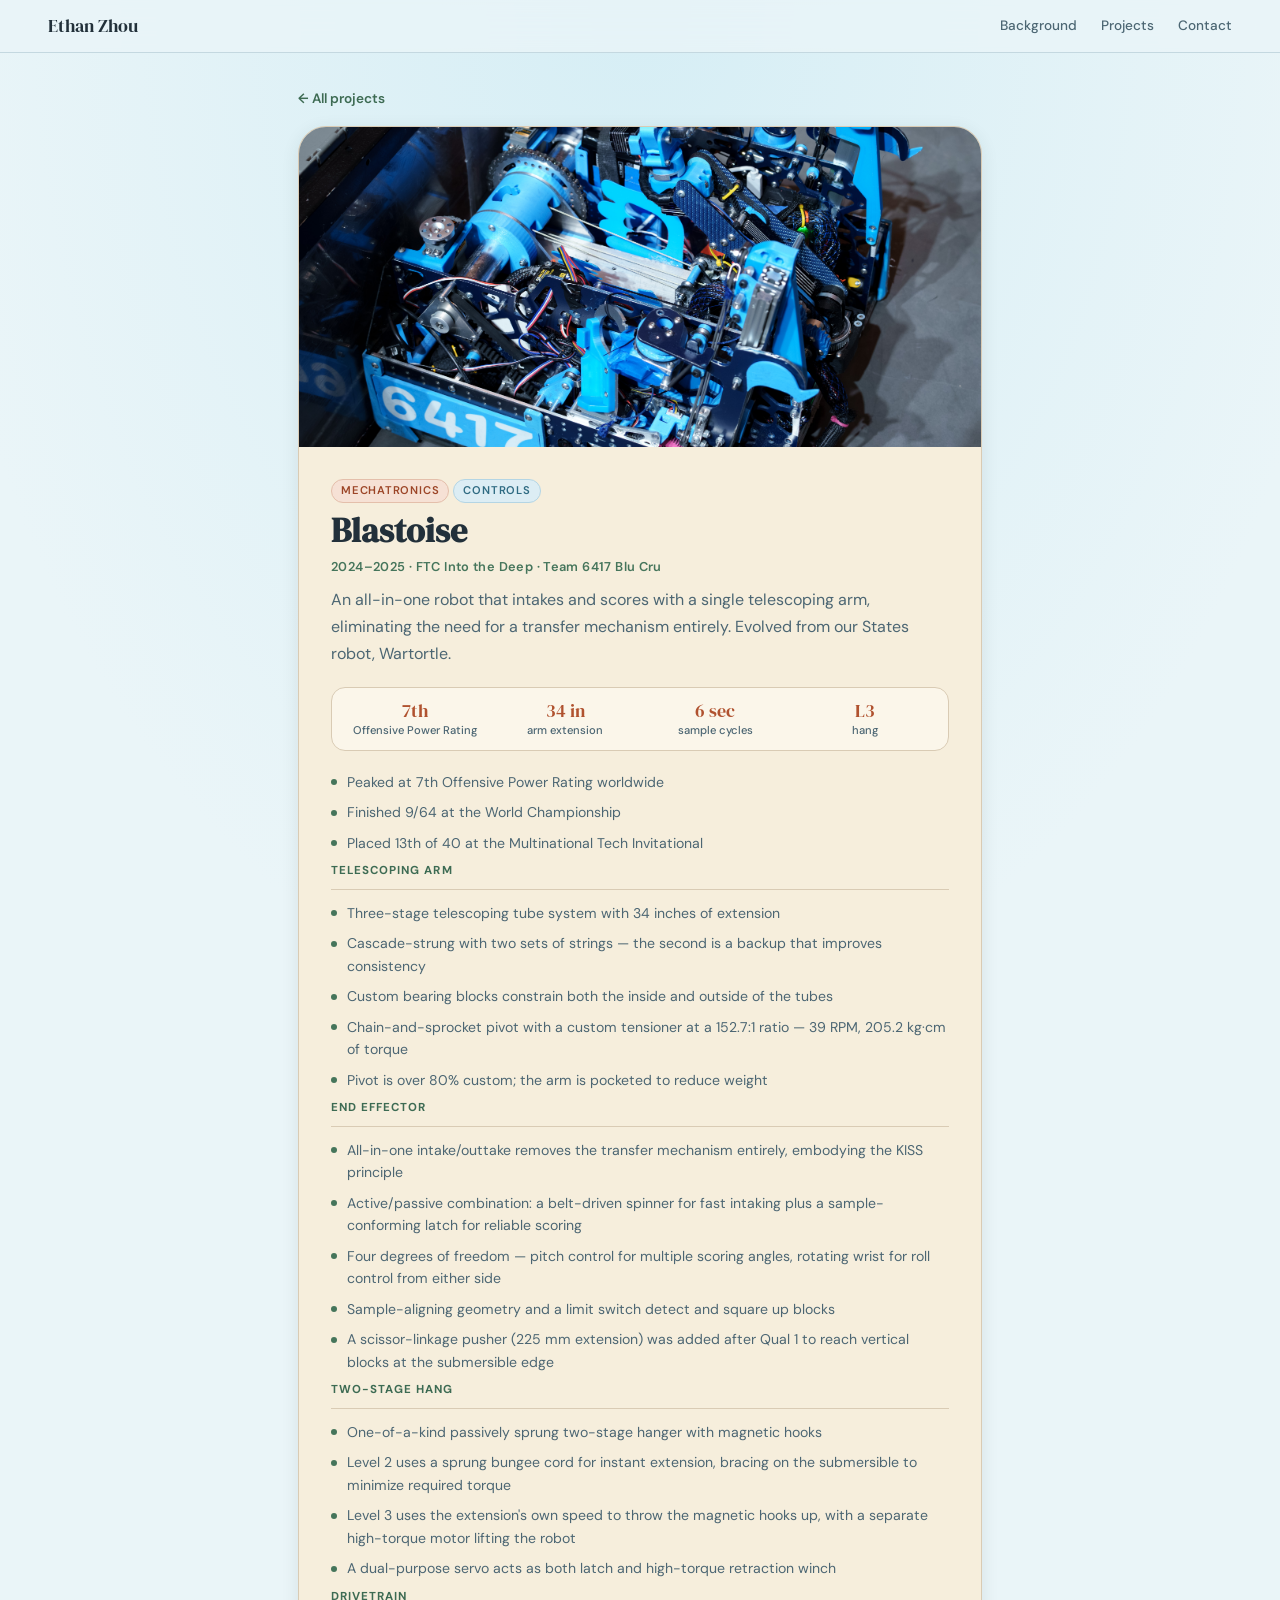
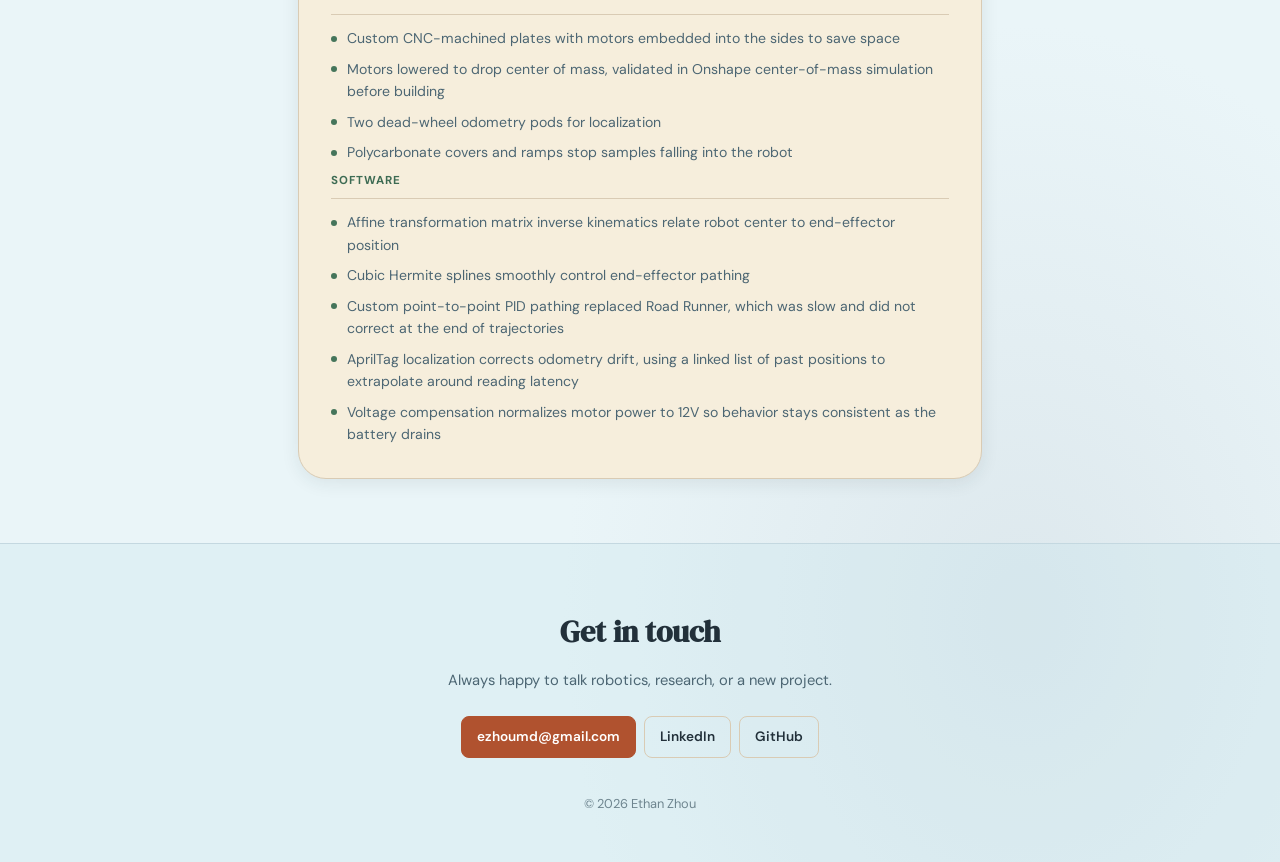
==== blastoise/index.html @ 204c0eca "Give each project its own URL; restyle awards and publications Projects - Project data moves to proj" ====
<!DOCTYPE html>
<html lang="en">
<head>
  <meta charset="UTF-8" />
  <meta name="viewport" content="width=device-width, initial-scale=1.0" />
  <title>Blastoise &middot; Ethan Zhou</title>
  <meta name="description" content="All-in-one robot that intakes and scores with a single 34-inch telescoping arm, eliminating the transfer mechanism entirely." />

  <meta property="og:type" content="article" />
  <meta property="og:title" content="Blastoise &middot; Ethan Zhou" />
  <meta property="og:description" content="All-in-one robot that intakes and scores with a single 34-inch telescoping arm, eliminating the transfer mechanism entirely." />
  <meta property="og:image" content="../images/BLASTOISE_MTI.jpg" />
  <meta name="twitter:card" content="summary_large_image" />

  <link rel="icon" href="data:image/svg+xml,%3Csvg xmlns='http://www.w3.org/2000/svg' viewBox='0 0 64 64'%3E%3Crect width='64' height='64' rx='14' fill='%23B0522F'/%3E%3Ctext x='32' y='44' font-family='Georgia,serif' font-size='34' font-weight='bold' fill='%23F6EEDC' text-anchor='middle'%3EEZ%3C/text%3E%3C/svg%3E" />
  <link rel="preconnect" href="https://fonts.googleapis.com" />
  <link rel="preconnect" href="https://fonts.gstatic.com" crossorigin />
  <link href="https://fonts.googleapis.com/css2?family=DM+Serif+Display:ital@0;1&family=DM+Sans:ital,opsz,wght@0,9..40,300;0,9..40,400;0,9..40,500;0,9..40,600;1,9..40,300&display=swap" rel="stylesheet" />
  <link rel="stylesheet" href="../style.css?v=21" />
</head>
<body>

  <header class="site-header">
    <a class="header-name" href="../">Ethan Zhou</a>
    <nav class="header-nav" aria-label="Page sections">
      <a href="../#background">Background</a>
      <a href="../#projects">Projects</a>
      <a href="../#contact">Contact</a>
    </nav>
  </header>

  <main class="project-page">
    <a class="project-back" href="../#projects">&larr; All projects</a>

    <article class="project-article">
      <div class="project-hero-media">
        <img src="../images/BLASTOISE_MTI.jpg" alt="Blastoise">
      </div>

      <div class="project-body">
        <div class="modal-tags">
          <span class="tag tag--mechatronics">Mechatronics</span>
          <span class="tag tag--controls">Controls</span>
        </div>

        <h1 class="project-title">Blastoise</h1>
        <p class="modal-meta">2024–2025 · FTC Into the Deep · Team 6417 Blu Cru</p>
        <p class="modal-summary">An all-in-one robot that intakes and scores with a single telescoping arm, eliminating the need for a transfer mechanism entirely. Evolved from our States robot, Wartortle.</p>

        <div class="modal-stats">
          <div class="mstat">
            <span class="mstat-value">7th</span>
            <span class="mstat-label">Offensive Power Rating</span>
          </div>
          <div class="mstat">
            <span class="mstat-value">34 in</span>
            <span class="mstat-label">arm extension</span>
          </div>
          <div class="mstat">
            <span class="mstat-value">6 sec</span>
            <span class="mstat-label">sample cycles</span>
          </div>
          <div class="mstat">
            <span class="mstat-value">L3</span>
            <span class="mstat-label">hang</span>
          </div>
        </div>
        <ul class="modal-points">
          <li>Peaked at 7th Offensive Power Rating worldwide</li>
          <li>Finished 9/64 at the World Championship</li>
          <li>Placed 13th of 40 at the Multinational Tech Invitational</li>
        </ul>
        <section class="modal-section">
          <h2 class="modal-section-heading">Telescoping Arm</h2>
          <ul class="modal-points">
            <li>Three-stage telescoping tube system with 34 inches of extension</li>
            <li>Cascade-strung with two sets of strings — the second is a backup that improves consistency</li>
            <li>Custom bearing blocks constrain both the inside and outside of the tubes</li>
            <li>Chain-and-sprocket pivot with a custom tensioner at a 152.7:1 ratio — 39 RPM, 205.2 kg·cm of torque</li>
            <li>Pivot is over 80% custom; the arm is pocketed to reduce weight</li>
          </ul>
        </section>

        <section class="modal-section">
          <h2 class="modal-section-heading">End Effector</h2>
          <ul class="modal-points">
            <li>All-in-one intake/outtake removes the transfer mechanism entirely, embodying the KISS principle</li>
            <li>Active/passive combination: a belt-driven spinner for fast intaking plus a sample-conforming latch for reliable scoring</li>
            <li>Four degrees of freedom — pitch control for multiple scoring angles, rotating wrist for roll control from either side</li>
            <li>Sample-aligning geometry and a limit switch detect and square up blocks</li>
            <li>A scissor-linkage pusher (225 mm extension) was added after Qual 1 to reach vertical blocks at the submersible edge</li>
          </ul>
        </section>

        <section class="modal-section">
          <h2 class="modal-section-heading">Two-Stage Hang</h2>
          <ul class="modal-points">
            <li>One-of-a-kind passively sprung two-stage hanger with magnetic hooks</li>
            <li>Level 2 uses a sprung bungee cord for instant extension, bracing on the submersible to minimize required torque</li>
            <li>Level 3 uses the extension's own speed to throw the magnetic hooks up, with a separate high-torque motor lifting the robot</li>
            <li>A dual-purpose servo acts as both latch and high-torque retraction winch</li>
          </ul>
        </section>

        <section class="modal-section">
          <h2 class="modal-section-heading">Drivetrain</h2>
          <ul class="modal-points">
            <li>Custom CNC-machined plates with motors embedded into the sides to save space</li>
            <li>Motors lowered to drop center of mass, validated in Onshape center-of-mass simulation before building</li>
            <li>Two dead-wheel odometry pods for localization</li>
            <li>Polycarbonate covers and ramps stop samples falling into the robot</li>
          </ul>
        </section>

        <section class="modal-section">
          <h2 class="modal-section-heading">Software</h2>
          <ul class="modal-points">
            <li>Affine transformation matrix inverse kinematics relate robot center to end-effector position</li>
            <li>Cubic Hermite splines smoothly control end-effector pathing</li>
            <li>Custom point-to-point PID pathing replaced Road Runner, which was slow and did not correct at the end of trajectories</li>
            <li>AprilTag localization corrects odometry drift, using a linked list of past positions to extrapolate around reading latency</li>
            <li>Voltage compensation normalizes motor power to 12V so behavior stays consistent as the battery drains</li>
          </ul>
        </section>
      </div>
    </article>
  </main>

  <footer class="site-footer" id="contact">
    <div class="footer-inner">
      <h2 class="footer-heading">Get in touch</h2>
      <p class="footer-note">Always happy to talk robotics, research, or a new project.</p>
      <div class="footer-links">
        <a href="mailto:ezhoumd@gmail.com" class="btn btn-primary">ezhoumd@gmail.com</a>
        <a href="https://www.linkedin.com/in/ezhoumd/" target="_blank" rel="noopener" class="btn btn-outline">LinkedIn</a>
        <a href="https://github.com/ezhoumd" target="_blank" rel="noopener" class="btn btn-outline">GitHub</a>
      </div>
      <p class="footer-copy">&copy; <span id="year"></span> Ethan Zhou</p>
    </div>
  </footer>

  <script>document.getElementById('year').textContent = new Date().getFullYear();</script>
</body>
</html>
---- style.css ----
/* ================================================================
   PERSONAL PORTFOLIO — style.css
   
   Design tokens, then component styles in page order:
   1. Reset & base
   2. Tokens (colors, type, space)
   3. Utility
   4. Header
   5. Hero (intro rectangle + stacked featured)
   6. Credentials row
   7. Skills block
   8. Projects section
   9. Footer
   10. Responsive
================================================================ */


/* ================================================================
   1. RESET & BASE
================================================================ */
*, *::before, *::after {
  box-sizing: border-box;
  margin: 0;
  padding: 0;
}

html {
  font-size: 16px;
  scroll-behavior: smooth;
  -webkit-font-smoothing: antialiased;
  -moz-osx-font-smoothing: grayscale;
}

body {
  font-family: var(--font-sans);
  /* Soft radial gradient: slightly richer blue at center-top, fading to a cooler edge */
  background-color: var(--page);
  background-image:
    radial-gradient(ellipse 80% 60% at 50% 0%, #D6EEF5 0%, transparent 70%),
    radial-gradient(ellipse 60% 40% at 80% 90%, #DDE8ED 0%, transparent 60%);
  color: var(--text);
  line-height: 1.6;
  min-height: 100vh;
}

img {
  display: block;
  max-width: 100%;
}

ul {
  list-style: none;
}

a {
  color: inherit;
  text-decoration: none;
}


/* ================================================================
   2. DESIGN TOKENS
================================================================ */
:root {
  /* --- Palette --- */
  --page:        #EAF5F8;   /* light sky-blue page background */
  --card:        #F6EEDC;   /* warm cream cards */
  --card-soft:   #FBF6EA;   /* softer cream — hover / inner surfaces */
  --border:      #D9CBB4;   /* muted warm border */
  --border-blue: #C4D8E0;   /* muted blue-gray border for page-level dividers */

  /* Text — deepened so body copy clears WCAG AA on both page and card */
  --text:        #22303A;   /* primary text — 12.2:1 on page */
  --muted:       #4C6673;   /* secondary text — 5.5:1 on page, 5.3:1 on card */
  --muted-light: #6E858F;   /* labels, placeholders — 3.5:1 */

  /* Sage — accents. `sage` is for fills, `sage-dark` for text on pale fills. */
  --sage:        #45755B;   /* fill (white text passes at 5.3:1) */
  --sage-pale:   #E4F0E9;   /* pale fill behind sage text */
  --sage-dark:   #3D6B53;   /* text on sage-pale — 5.2:1 */

  /* Clay — primary buttons and badges */
  --clay:        #B0522F;   /* fill (white text passes at 5.1:1) */
  --clay-dark:   #90411F;   /* hover */
  --clay-pale:   #F6E1D5;   /* pale fill behind clay text */
  --clay-text:   #9C4527;   /* text on clay-pale — 5.1:1 */

  /* Sky — secondary accent */
  --sky:         #7FB4C8;
  --sky-pale:    #DCEDF4;   /* pale fill behind sky text */
  --sky-dark:    #2F6B82;   /* text on sky-pale — 4.9:1 */

  /* --- Typography --- */
  --font-display: 'DM Serif Display', Georgia, serif;
  --font-sans:    'DM Sans', system-ui, sans-serif;

  /* --- Space scale --- */
  --s1:  4px;
  --s2:  8px;
  --s3:  12px;
  --s4:  16px;
  --s5:  24px;
  --s6:  32px;
  --s7:  48px;
  --s8:  64px;
  --s9:  96px;

  /* --- Layout --- */
  --max-width:    1120px;
  --page-gutter:  clamp(16px, 4vw, 48px);

  /* --- Shape --- */
  --radius-sm:  8px;
  --radius-md:  14px;
  --radius-lg:  20px;
  --radius-xl:  28px;

  /* --- Shadow (warm-tinted — avoids cold blue shadows on cream cards) --- */
  --shadow-sm:  0 1px 4px rgba(38, 50, 56, 0.06);
  --shadow-md:  0 4px 18px rgba(38, 50, 56, 0.09);
  --shadow-lg:  0 8px 36px rgba(38, 50, 56, 0.12);
  --shadow-warm: 0 4px 20px rgba(199, 101, 62, 0.10); /* clay-tinted for card hover */

  /* --- Transition --- */
  --ease: 0.22s ease;
}


/* ================================================================
   3. UTILITY
================================================================ */

/* Visually hidden but accessible to screen readers */
.visually-hidden {
  position: absolute;
  width: 1px;
  height: 1px;
  padding: 0;
  margin: -1px;
  overflow: hidden;
  clip: rect(0,0,0,0);
  white-space: nowrap;
  border: 0;
}

/* Shared image placeholder block */
.img-placeholder {
  width: 100%;
  height: 100%;
  background: var(--border);
  display: flex;
  align-items: center;
  justify-content: center;
}

/* Real project images fill their fixed-height wrappers cleanly */
.fcard-img-wrap img,
.pcard-img-wrap img,
.modal-media img {
  width: 100%;
  height: 100%;
  object-fit: cover;
  transition: transform 0.4s ease;
}

.featured-card:hover .fcard-img-wrap img,
.project-card:hover .pcard-img-wrap img {
  transform: scale(1.04);
}

.img-placeholder-label {
  font-size: 0.75rem;
  font-weight: 500;
  color: var(--muted-light);
  text-transform: uppercase;
  letter-spacing: 0.1em;
}

/* Base tag style */
.tag {
  display: inline-block;
  font-size: 0.7rem;
  font-weight: 600;
  text-transform: uppercase;
  letter-spacing: 0.07em;
  padding: 2px 9px;
  border-radius: 20px;
  border: 1px solid transparent;
  background: var(--sage-pale);
  color: var(--sage-dark);
}

/* Category tag colors. Pale fills sit very close to the cream card in
   luminance, so each carries a matching border to stay legible as a chip.
   Every pairing below clears 4.9:1 text contrast. */
.tag--mechatronics  { background: var(--clay-pale); color: var(--clay-text); border-color: #E4BFAB; }
.tag--controls      { background: var(--sky-pale);  color: var(--sky-dark);  border-color: #B4D5E4; }
.tag--mechanical    { background: #FBEADC;          color: #8A4A1C;          border-color: #E8CBAF; }
.tag--manufacturing { background: var(--sage-pale); color: var(--sage-dark); border-color: #BFD9C9; }
.tag--product       { background: #EAE4F3;          color: #5F4A8A;          border-color: #CFC2E4; }
.tag--research      { background: #DBEFEC;          color: #1F6E6A;          border-color: #AFD8D2; }
.tag--misc          { background: #E6ECEF;          color: #55666E;          border-color: #C7D4DA; }

/* --- Buttons --- */
.btn-icon {
  width: 15px;
  height: 15px;
  flex-shrink: 0;
}

.btn {
  display: inline-flex;
  align-items: center;
  justify-content: center;
  gap: 6px;
  font-family: var(--font-sans);
  font-size: 0.85rem;
  font-weight: 600;
  padding: 9px 15px;
  border-radius: var(--radius-sm);
  border: 1.5px solid transparent;
  cursor: pointer;
  white-space: nowrap;
  transition: background var(--ease), color var(--ease), border-color var(--ease),
              transform var(--ease), box-shadow var(--ease);
  text-decoration: none;
}

/* Primary: warm clay/orange */
.btn-primary {
  background: var(--clay);
  color: #fff;
  border-color: var(--clay);
}

.btn-primary:hover,
.btn-primary:focus-visible {
  background: var(--clay-dark);
  border-color: var(--clay-dark);
  box-shadow: 0 4px 14px rgba(199, 101, 62, 0.28);
  transform: translateY(-1px);
}

/* Outline: cream border, hovers to card-soft with sage text */
.btn-outline {
  background: transparent;
  color: var(--text);
  border-color: var(--border);
}

.btn-outline:hover,
.btn-outline:focus-visible {
  background: var(--card-soft);
  border-color: var(--sage);
  color: var(--sage-dark);
  transform: translateY(-1px);
}

/* Accessibility focus ring */
:focus-visible {
  outline: 2px solid var(--sage);
  outline-offset: 3px;
  border-radius: 4px;
}


/* ================================================================
   4. SITE HEADER
================================================================ */

/* Frosted header — picks up the page's blue, not cream */
.site-header {
  position: sticky;
  top: 0;
  z-index: 100;
  background: rgba(234, 245, 248, 0.82);
  backdrop-filter: blur(14px);
  -webkit-backdrop-filter: blur(14px);
  border-bottom: 1px solid var(--border-blue);
  padding: var(--s3) var(--page-gutter);
  display: flex;
  align-items: center;
  justify-content: space-between;
  gap: var(--s5);
}

.header-name {
  font-family: var(--font-display);
  font-size: 1.1rem;
  color: var(--text);
  white-space: nowrap;
}

.header-nav {
  display: flex;
  gap: var(--s5);
  flex-wrap: wrap;
}

.header-nav a {
  font-size: 0.85rem;
  font-weight: 500;
  color: var(--muted);
  transition: color var(--ease);
}

.header-nav a:hover {
  color: var(--sage);
}


/* ================================================================
   5. HERO — two-column layout
================================================================ */

.hero {
  padding: var(--s6) var(--page-gutter) var(--s5);
}

.hero-inner {
  max-width: var(--max-width);
  margin: 0 auto;
  display: grid;
  grid-template-columns: minmax(0, 1fr) 400px;
  gap: var(--s6);
  align-items: start;
}

/* Left column: intro rectangle with Experience beneath it, so the column
   fills instead of leaving a tall gap next to the featured stack. */
.hero-left {
  display: flex;
  flex-direction: column;
  gap: var(--s5);
  min-width: 0;
}

.hero-experience {
  padding: 0 var(--s2);
}

/* Experience entries: company + role lead, date pushed to the right so the
   role is what the eye lands on first. */
.exp-list {
  display: flex;
  flex-direction: column;
  gap: var(--s5);
}

.exp-list li {
  display: flex;
  align-items: flex-start;
  justify-content: space-between;
  gap: var(--s4);
}

.exp-main {
  min-width: 0;
}

.exp-role {
  font-size: 1.05rem;
  font-weight: 400;
  color: var(--muted);
  line-height: 1.45;
}

.exp-role strong {
  font-weight: 700;
  color: var(--text);
}

.exp-desc {
  margin-top: var(--s1);
  font-size: 0.92rem;
  color: var(--muted);
  line-height: 1.65;
  max-width: 58ch;
}

.exp-date {
  flex-shrink: 0;
  min-width: 124px;
  text-align: center;
}

/* --- Intro rectangle (left) — wide and flat, photo beside the text --- */
.profile-card {
  background: var(--card);
  border: 1px solid var(--border);
  border-radius: var(--radius-xl);
  padding: var(--s6);
  display: flex;
  flex-direction: row;
  align-items: flex-start;
  text-align: left;
  gap: var(--s6);
  box-shadow: var(--shadow-md);
}

.profile-text {
  display: flex;
  flex-direction: column;
  gap: var(--s2);
  min-width: 0;
}

/* Circular profile photo placeholder */
.profile-photo {
  width: 132px;
  height: 132px;
  border-radius: 50%;
  overflow: hidden;
  background: var(--border);
  border: 3px solid var(--card-soft);
  box-shadow: var(--shadow-md);
  flex-shrink: 0;
}

.profile-photo svg {
  width: 100%;
  height: 100%;
}

.profile-name {
  font-family: var(--font-display);
  font-size: 2.4rem;
  line-height: 1.2;
  color: var(--text);
}

.profile-subtitle {
  font-size: 0.85rem;
  font-weight: 500;
  color: var(--sage);
  letter-spacing: 0.04em;
}

.profile-bio {
  font-size: 0.95rem;
  color: var(--muted);
  line-height: 1.75;
  margin-top: var(--s2);
  max-width: 62ch;
}

.profile-actions {
  display: flex;
  flex-wrap: wrap;
  gap: var(--s2);
  justify-content: flex-start;
  margin-top: var(--s4);
}


/* --- Featured Projects (right) --- */
.featured-projects {
  display: flex;
  flex-direction: column;
  gap: var(--s4);
}

.section-eyebrow {
  font-size: 0.72rem;
  font-weight: 600;
  text-transform: uppercase;
  letter-spacing: 0.1em;
  color: var(--muted-light);
  margin-bottom: var(--s1);
}

.featured-grid {
  display: flex;
  flex-direction: column;
  gap: var(--s4);
}

/* Shared featured card styles — cream on blue background */
.featured-card {
  background: var(--card);
  border: 1px solid var(--border);
  border-radius: var(--radius-lg);
  overflow: hidden;
  box-shadow: var(--shadow-sm);
  display: flex;
  flex-direction: column;
  cursor: pointer;
  transition: box-shadow var(--ease), transform var(--ease), border-color var(--ease), background var(--ease);
}

.featured-card:hover,
.featured-card:focus-visible {
  box-shadow: var(--shadow-warm);
  transform: scale(1.01);
  border-color: var(--sage);
  background: var(--card-soft);
}

.fcard-img-wrap {
  height:240px;
  overflow: hidden;
}

.fcard-img-wrap {
  position: relative;
  height: 240px;
  overflow: hidden;
}

.fcard-img-wrap .img-placeholder {
  transition: transform 0.3s ease;
}

.featured-card:hover .fcard-img-wrap .img-placeholder {
  transform: scale(1.01);
}

.fcard-body {
  padding: var(--s4) var(--s4) var(--s4);
  display: flex;
  flex-direction: column;
  gap: var(--s2);
  flex: 1;
}

.fcard-tags {
  display: flex;
  gap: var(--s1);
  flex-wrap: wrap;
}

.fcard-title {
  font-family: var(--font-display);
  font-size: 1.1rem;
  color: var(--text);
  line-height: 1.3;
}

.fcard-desc {
  font-size: 0.83rem;
  color: var(--muted);
  line-height: 1.65;
  flex: 1;
}

.fcard-link {
  font-size: 0.82rem;
  font-weight: 600;
  color: var(--sage);
  margin-top: var(--s1);
  display: inline-block;
  transition: color var(--ease);
}

.fcard-link:hover {
  color: var(--clay);
}


/* ================================================================
   7. CREDENTIALS SECTION
   Compact four-column row — always visible, never hidden
================================================================ */

.credentials {
  padding: var(--s6) var(--page-gutter) var(--s7);
}

.credentials-grid {
  max-width: var(--max-width);
  margin: 0 auto;
  display: grid;
  grid-template-columns: repeat(2, 1fr);
  gap: var(--s7);
  align-items: start;
}

.cred-heading {
  font-family: var(--font-display);
  font-size: 1.12rem;
  font-style: italic;
  color: var(--text);
  margin-bottom: var(--s3);
  padding-bottom: var(--s2);
  border-bottom: 1.5px solid var(--border);
}

/* Second heading stacked inside one credentials column */
.cred-heading--stacked {
  margin-top: var(--s5);
}

.cred-list {
  display: flex;
  flex-direction: column;
  gap: var(--s3);
  font-size: 0.92rem;
}

.cred-list li {
  display: flex;
  gap: var(--s2);
  align-items: baseline;
  font-size: 0.83rem;
}

/* Small year badge using sage accent */
.cred-year {
  font-size: 0.72rem;
  font-weight: 700;
  color: var(--sage-dark);
  background: var(--sage-pale);
  padding: 1px 6px;
  border-radius: 4px;
  white-space: nowrap;
  flex-shrink: 0;
}

.cred-text {
  color: var(--muted);
  line-height: 1.5;
}

/* Award / publication names sit dark against the muted description,
   the same treatment company names get in Experience. */
.cred-text strong {
  font-weight: 700;
  color: var(--text);
}

.cred-link {
  color: var(--muted);
  line-height: 1.5;
  transition: color var(--ease);
}

.cred-link:hover {
  color: var(--sage-dark);
}

/* Awards: count pill on the left, name beside it, description as plain text
   underneath. Fixed pill width keeps every name on a common left edge, which
   lines the column up with Publications alongside it. */
.award-list {
  display: flex;
  flex-direction: column;
  gap: var(--s3);
}

.award-list li {
  display: flex;
  align-items: flex-start;
  gap: var(--s3);
}

.award-count {
  flex-shrink: 0;
  min-width: 32px;
  text-align: center;
}

.award-main {
  min-width: 0;
}

.award-name {
  font-size: 0.94rem;
  font-weight: 700;
  color: var(--text);
  line-height: 1.3;
}

.award-desc {
  margin-top: 2px;
  font-size: 0.85rem;
  color: var(--muted);
  line-height: 1.45;
}

/* Publications: title leads (dark), authors beneath (muted), venue on its
   own line in the sage accent so the place of publication stays scannable. */
.pub-list {
  display: flex;
  flex-direction: column;
  gap: var(--s5);
}

.pub-list li {
  display: flex;
  align-items: flex-start;
  justify-content: space-between;
  gap: var(--s4);
}

.pub-main {
  min-width: 0;
}

.pub-title {
  font-size: 0.98rem;
  font-weight: 700;
  color: var(--text);
  line-height: 1.4;
}

.pub-authors {
  margin-top: 3px;
  font-size: 0.88rem;
  color: var(--muted);
  line-height: 1.5;
}

.pub-venue {
  margin-top: var(--s1);
  font-size: 0.86rem;
  font-style: italic;
  color: var(--sage-dark);
  line-height: 1.45;
}

.pub-status {
  font-style: normal;
  color: var(--muted-light);
}

.pub-date {
  flex-shrink: 0;
}

/* Publication entry that has a link pasted in — gets a subtle arrow cue */
.pub-link {
  color: inherit;
  text-decoration: underline;
  text-decoration-color: var(--border);
  text-underline-offset: 3px;
  transition: color var(--ease), text-decoration-color var(--ease);
}

.pub-link:hover {
  color: var(--sage-dark);
  text-decoration-color: var(--sage);
}

.pub-arrow {
  color: var(--sage);
  font-weight: 700;
  white-space: nowrap;
}

/* Skills area */
.skills-area {
  display: flex;
  flex-direction: column;
  gap: var(--s3);
}

.skill-group-label {
  display: block;
  font-size: 0.7rem;
  font-weight: 600;
  text-transform: uppercase;
  letter-spacing: 0.08em;
  color: var(--muted-light);
  margin-bottom: var(--s2);
}

.skill-chips {
  display: flex;
  flex-wrap: wrap;
  gap: var(--s1);
}

/* Skill chips: cream on blue-page background — warmer than surroundings */
.chip {
  font-size: 0.75rem;
  font-weight: 500;
  padding: 3px 10px;
  background: var(--card);
  border: 1px solid var(--border);
  border-radius: 20px;
  color: var(--text);
  cursor: default;
}

/* Contact list in credentials */
.contact-list li {
  font-size: 0.85rem;
}

.contact-list a {
  display: inline-flex;
  align-items: center;
  gap: var(--s2);
  transition: color var(--ease);
}

.contact-list a:hover {
  color: var(--sage-dark);
}


/* ================================================================
   7b. SKILLS BLOCK — full-width band, domains with subsections
================================================================ */

.skills-block {
  max-width: var(--max-width);
  margin: var(--s6) auto 0;
}

.skills-domains {
  display: grid;
  grid-template-columns: repeat(3, 1fr);
  gap: var(--s6);
  margin-top: var(--s4);
}

.skill-domain {
  display: flex;
  flex-direction: column;
  gap: var(--s4);
}

.skill-domain-label {
  font-family: var(--font-display);
  font-size: 1.05rem;
  color: var(--text);
  padding-bottom: var(--s2);
  border-bottom: 1.5px solid var(--border);
}

.skill-sub-label {
  display: block;
  font-size: 0.68rem;
  font-weight: 700;
  text-transform: uppercase;
  letter-spacing: 0.09em;
  color: var(--sage-dark);
  margin-bottom: var(--s2);
}


/* ================================================================
   7c. FILTER PILLS — every category visible in one row
================================================================ */

.filter-bar {
  max-width: var(--max-width);
  margin: 0 auto var(--s6);
  display: flex;
  flex-wrap: wrap;
  gap: var(--s2);
}

.filter-pill {
  font-family: var(--font-sans);
  font-size: 0.82rem;
  font-weight: 600;
  color: var(--muted);
  background: var(--card);
  border: 1.5px solid var(--border);
  border-radius: 20px;
  padding: 7px 16px;
  cursor: pointer;
  white-space: nowrap;
  transition: background var(--ease), color var(--ease),
              border-color var(--ease), transform var(--ease);
}

.filter-pill:hover {
  background: var(--card-soft);
  border-color: var(--sage);
  color: var(--sage-dark);
  transform: translateY(-1px);
}

.filter-pill.is-active {
  background: var(--sage);
  border-color: var(--sage);
  color: #fff;
}


/* ================================================================
   8. PROJECTS SECTION
================================================================ */

/* Slightly different background from page — warm tint to feel grounded */
.projects-section {
  background: rgba(246, 238, 220, 0.35);
  border-top: 1px solid var(--border-blue);
  padding: var(--s7) var(--page-gutter) var(--s8);
}

/* Header row: title + filter dropdown side by side */
.projects-header {
  max-width: var(--max-width);
  margin: 0 auto var(--s6);
  display: flex;
  align-items: center;
  justify-content: space-between;
  gap: var(--s4);
  flex-wrap: wrap;
}

.section-title {
  font-family: var(--font-display);
  font-size: 2rem;
  color: var(--text);
  line-height: 1.15;
}

/* "Click any card for more detail." hint under the section title */
.section-sub {
  font-size: 0.85rem;
  color: var(--muted);
  margin-top: var(--s1);
}

/* Responsive project grid */
.projects-grid {
  max-width: var(--max-width);
  margin: 0 auto;
  display: grid;
  grid-template-columns: repeat(auto-fill, minmax(440px, 1fr));
  gap: var(--s5);
}

/* Individual project card — cream on the warm-tinted section bg */
.project-card {
  background: var(--card);
  border: 1px solid var(--border);
  border-radius: var(--radius-lg);
  overflow: hidden;
  display: flex;
  flex-direction: row;
  box-shadow: var(--shadow-sm);
  transition: box-shadow var(--ease), transform var(--ease),
              border-color var(--ease), background var(--ease);
  cursor: pointer;
}

/* The author `display: flex` above outranks the UA [hidden] rule,
   so the filter needs this to actually hide filtered-out cards. */
.project-card[hidden] {
  display: none;
}

.project-card:hover,
.project-card:focus-visible {
  box-shadow: var(--shadow-warm);
  transform: translateY(-4px);
  border-color: var(--sage);
  background: var(--card-soft);
  outline: none;
}

/* Fixed panel — every project image is exactly the same size, and the height
   clears the tallest card body so no cream gap shows beneath it. */
.pcard-img-wrap {
  width: 240px;
  height: 224px;
  flex-shrink: 0;
  overflow: hidden;
}

.pcard-img-wrap .img-placeholder {
  transition: transform 0.4s ease;
}

.project-card:hover .pcard-img-wrap .img-placeholder {
  transform: scale(1.04);
}

.pcard-body {
  padding: var(--s4) var(--s5) var(--s4) var(--s4);
  display: flex;
  flex-direction: column;
  gap: var(--s2);
  flex: 1;
  min-width: 0;
  justify-content: center;
}

.pcard-tags {
  display: flex;
  gap: var(--s1);
  flex-wrap: wrap;
}

.pcard-title {
  font-family: var(--font-display);
  font-size: 1.05rem;
  color: var(--text);
  line-height: 1.3;
}

.pcard-desc {
  font-size: 0.82rem;
  color: var(--muted);
  line-height: 1.65;
  flex: 1;
}

.pcard-link {
  font-size: 0.8rem;
  font-weight: 600;
  color: var(--sage);
  display: inline-block;
  margin-top: var(--s1);
  transition: color var(--ease);
}

.pcard-link:hover {
  color: var(--clay);
}

/* Empty state message */
.projects-empty {
  max-width: var(--max-width);
  margin: var(--s6) auto 0;
  text-align: center;
  color: var(--muted-light);
  font-size: 0.9rem;
}


/* ================================================================
   8b. PROJECT DETAIL MODAL
================================================================ */

.project-modal {
  /* The global `* { margin: 0 }` reset kills the UA's `margin: auto` on
     <dialog>, which is what centers a modal — restore it explicitly. */
  position: fixed;
  inset: 0;
  margin: auto;
  width: min(680px, calc(100vw - 2 * var(--s5)));
  max-height: min(86vh, 820px);
  padding: 0;
  border: 1px solid var(--border);
  border-radius: var(--radius-xl);
  background: var(--card);
  color: var(--text);
  box-shadow: var(--shadow-lg);
  overflow: hidden;
}

.project-modal::backdrop {
  background: rgba(38, 50, 56, 0.45);
  backdrop-filter: blur(3px);
  -webkit-backdrop-filter: blur(3px);
}

/* Inner wrapper scrolls; the dialog itself stays put so backdrop
   clicks (target === dialog) still register as "close" */
.modal-inner {
  position: relative;
  max-height: inherit;
  overflow-y: auto;
}

/* Absolute against the dialog (not .modal-inner) so it stays put while
   the content scrolls underneath it */
.modal-close {
  position: absolute;
  top: var(--s3);
  right: var(--s3);
  z-index: 2;
  width: 32px;
  height: 32px;
  display: flex;
  align-items: center;
  justify-content: center;
  font-size: 1.4rem;
  line-height: 1;
  color: var(--text);
  background: rgba(251, 246, 234, 0.92);
  border: 1px solid var(--border);
  border-radius: 50%;
  cursor: pointer;
  transition: background var(--ease), color var(--ease), border-color var(--ease);
}

.modal-close:hover {
  background: var(--clay);
  border-color: var(--clay);
  color: #fff;
}

.modal-media {
  height: 260px;
  overflow: hidden;
  background: var(--border);
}

.modal-media[hidden] {
  display: none;
}

.modal-body {
  padding: var(--s5) var(--s5) var(--s6);
  display: flex;
  flex-direction: column;
  gap: var(--s2);
}

.modal-tags {
  display: flex;
  gap: var(--s1);
  flex-wrap: wrap;
}

.modal-title {
  font-family: var(--font-display);
  font-size: 1.6rem;
  line-height: 1.2;
  color: var(--text);
}

.modal-meta {
  font-size: 0.8rem;
  font-weight: 600;
  letter-spacing: 0.03em;
  color: var(--sage);
}

.modal-meta[hidden] {
  display: none;
}

.modal-summary {
  font-size: 0.92rem;
  color: var(--muted);
  line-height: 1.7;
}

/* Key metrics strip */
.modal-stats {
  display: grid;
  grid-template-columns: repeat(auto-fit, minmax(105px, 1fr));
  gap: var(--s2);
  margin: var(--s3) 0 var(--s2);
  padding: var(--s3);
  background: var(--card-soft);
  border: 1px solid var(--border);
  border-radius: var(--radius-md);
}

.modal-stats[hidden] {
  display: none;
}

.mstat {
  display: flex;
  flex-direction: column;
  gap: 1px;
  text-align: center;
}

.mstat-value {
  font-family: var(--font-display);
  font-size: 1.15rem;
  line-height: 1.15;
  color: var(--clay);
}

.mstat-label {
  font-size: 0.7rem;
  font-weight: 500;
  line-height: 1.35;
  color: var(--muted);
}

/* In-depth sections */
.modal-sections {
  display: flex;
  flex-direction: column;
  gap: var(--s4);
  margin-top: var(--s4);
}

.modal-sections[hidden] {
  display: none;
}

.modal-section-heading {
  font-size: 0.72rem;
  font-weight: 700;
  text-transform: uppercase;
  letter-spacing: 0.09em;
  color: var(--sage-dark);
  padding-bottom: var(--s2);
  margin-bottom: var(--s3);
  border-bottom: 1px solid var(--border);
}

/* Pull quote */
.modal-quote {
  margin-top: var(--s5);
  padding: var(--s4);
  background: var(--sage-pale);
  border-left: 3px solid var(--sage);
  border-radius: var(--radius-sm);
  font-size: 0.88rem;
  font-style: italic;
  line-height: 1.65;
  color: var(--text);
}

.modal-quote[hidden] {
  display: none;
}

.modal-quote cite {
  display: block;
  margin-top: var(--s2);
  font-size: 0.78rem;
  font-style: normal;
  font-weight: 600;
  color: var(--sage-dark);
}

.modal-points {
  display: flex;
  flex-direction: column;
  gap: var(--s2);
  margin-top: var(--s1);
}

.modal-points[hidden] {
  display: none;
}

/* Sage bullet dots, drawn manually so list-style stays off */
.modal-points li {
  position: relative;
  padding-left: var(--s4);
  font-size: 0.88rem;
  color: var(--muted);
  line-height: 1.6;
}

.modal-points li::before {
  content: "";
  position: absolute;
  left: 0;
  top: 0.6em;
  width: 6px;
  height: 6px;
  border-radius: 50%;
  background: var(--sage);
}

.modal-links {
  display: flex;
  flex-wrap: wrap;
  gap: var(--s2);
  margin-top: var(--s5);
}

.modal-links[hidden] {
  display: none;
}


/* ================================================================
   8c. STANDALONE PROJECT PAGES (generated by build.js)
================================================================ */

.project-page {
  max-width: 780px;
  margin: 0 auto;
  padding: var(--s6) var(--page-gutter) var(--s8);
}

.project-back {
  display: inline-block;
  margin-bottom: var(--s4);
  font-size: 0.85rem;
  font-weight: 600;
  color: var(--sage-dark);
  transition: color var(--ease);
}

.project-back:hover {
  color: var(--clay);
}

.project-article {
  background: var(--card);
  border: 1px solid var(--border);
  border-radius: var(--radius-xl);
  overflow: hidden;
  box-shadow: var(--shadow-md);
}

.project-hero-media {
  height: 320px;
  overflow: hidden;
  background: var(--border);
}

.project-hero-media img {
  width: 100%;
  height: 100%;
  object-fit: cover;
}

.project-body {
  padding: var(--s6);
  display: flex;
  flex-direction: column;
  gap: var(--s2);
}

.project-title {
  font-family: var(--font-display);
  font-size: 2.1rem;
  line-height: 1.15;
  color: var(--text);
}

/* The generated pages reuse the old modal type styles, but as a full page
   the summary can afford to be a touch larger. */
.project-body .modal-summary {
  font-size: 1rem;
}

/* Anchors used as cards shouldn't inherit link underlines */
a.project-card,
a.featured-card {
  color: inherit;
  text-decoration: none;
}

@media (max-width: 600px) {
  .project-hero-media {
    height: 200px;
  }

  .project-title {
    font-size: 1.6rem;
  }

  .project-body {
    padding: var(--s5) var(--s4);
  }
}


/* ================================================================
   9. SITE FOOTER
================================================================ */

.site-footer {
  padding: var(--s8) var(--page-gutter) var(--s7);
  border-top: 1px solid var(--border-blue);
  background: rgba(195, 224, 234, 0.28);
  text-align: center;
}

.footer-inner {
  max-width: var(--max-width);
  margin: 0 auto;
  display: flex;
  flex-direction: column;
  align-items: center;
  gap: var(--s3);
}

.footer-heading {
  font-family: var(--font-display);
  font-size: 1.9rem;
  color: var(--text);
}

.footer-note {
  font-size: 0.92rem;
  color: var(--muted);
}

.footer-links {
  display: flex;
  flex-wrap: wrap;
  justify-content: center;
  gap: var(--s2);
  margin-top: var(--s3);
}

.footer-copy {
  margin-top: var(--s5);
  font-size: 0.8rem;
  color: var(--muted-light);
}


/* ================================================================
   10. RESPONSIVE BREAKPOINTS
================================================================ */

/* --- Tablet: ≤ 900px --- */
@media (max-width: 900px) {

  .hero-inner {
    grid-template-columns: 1fr;
  }

  .profile-card {
    width: 100%;
  }

  .credentials-grid {
    grid-template-columns: repeat(2, 1fr);
    gap: var(--s6);
  }

  .skills-domains {
    grid-template-columns: 1fr;
    gap: var(--s5);
  }

  .credentials-grid {
    grid-template-columns: repeat(2, 1fr);
    gap: var(--s5);
  }
}

/* --- Mobile: ≤ 600px --- */
@media (max-width: 600px) {

  .hero {
    padding: var(--s5) var(--page-gutter) var(--s5);
  }

  .credentials-grid {
    grid-template-columns: 1fr;
  }

  .header-nav {
    gap: var(--s4);
  }

  .section-title {
    font-size: 1.5rem;
  }

  .profile-card {
    flex-direction: column;
    align-items: center;
    text-align: center;
    padding: var(--s5);
    gap: var(--s4);
  }

  .profile-actions {
    justify-content: center;
  }

  .exp-list li,
  .award-list li,
  .pub-list li {
    flex-direction: column;
    gap: var(--s2);
  }

  .project-card {
    flex-direction: column;
  }

  .pcard-img-wrap {
    width: 100%;
    min-height: 0;
    height: 180px;
  }

  .pcard-body {
    padding: var(--s4);
  }

  .exp-date,
  .award-count,
  .pub-date {
    order: -1;
    min-width: 0;
  }

  .profile-name {
    font-size: 1.9rem;
  }

  .projects-header {
    flex-direction: column;
    align-items: flex-start;
  }

  .modal-media {
    height: 190px;
  }

  .modal-title {
    font-size: 1.35rem;
  }

  .modal-body {
    padding: var(--s4) var(--s4) var(--s5);
  }
}

/* --- Small mobile: ≤ 400px --- */
@media (max-width: 400px) {
  .profile-actions {
    gap: var(--s1);
  }

  .btn {
    font-size: 0.78rem;
    padding: 7px 13px;
  }
}

/* --- Reduced motion --- */
@media (prefers-reduced-motion: reduce) {
  *, *::before, *::after {
    animation-duration: 0.01ms !important;
    transition-duration: 0.01ms !important;
  }
}
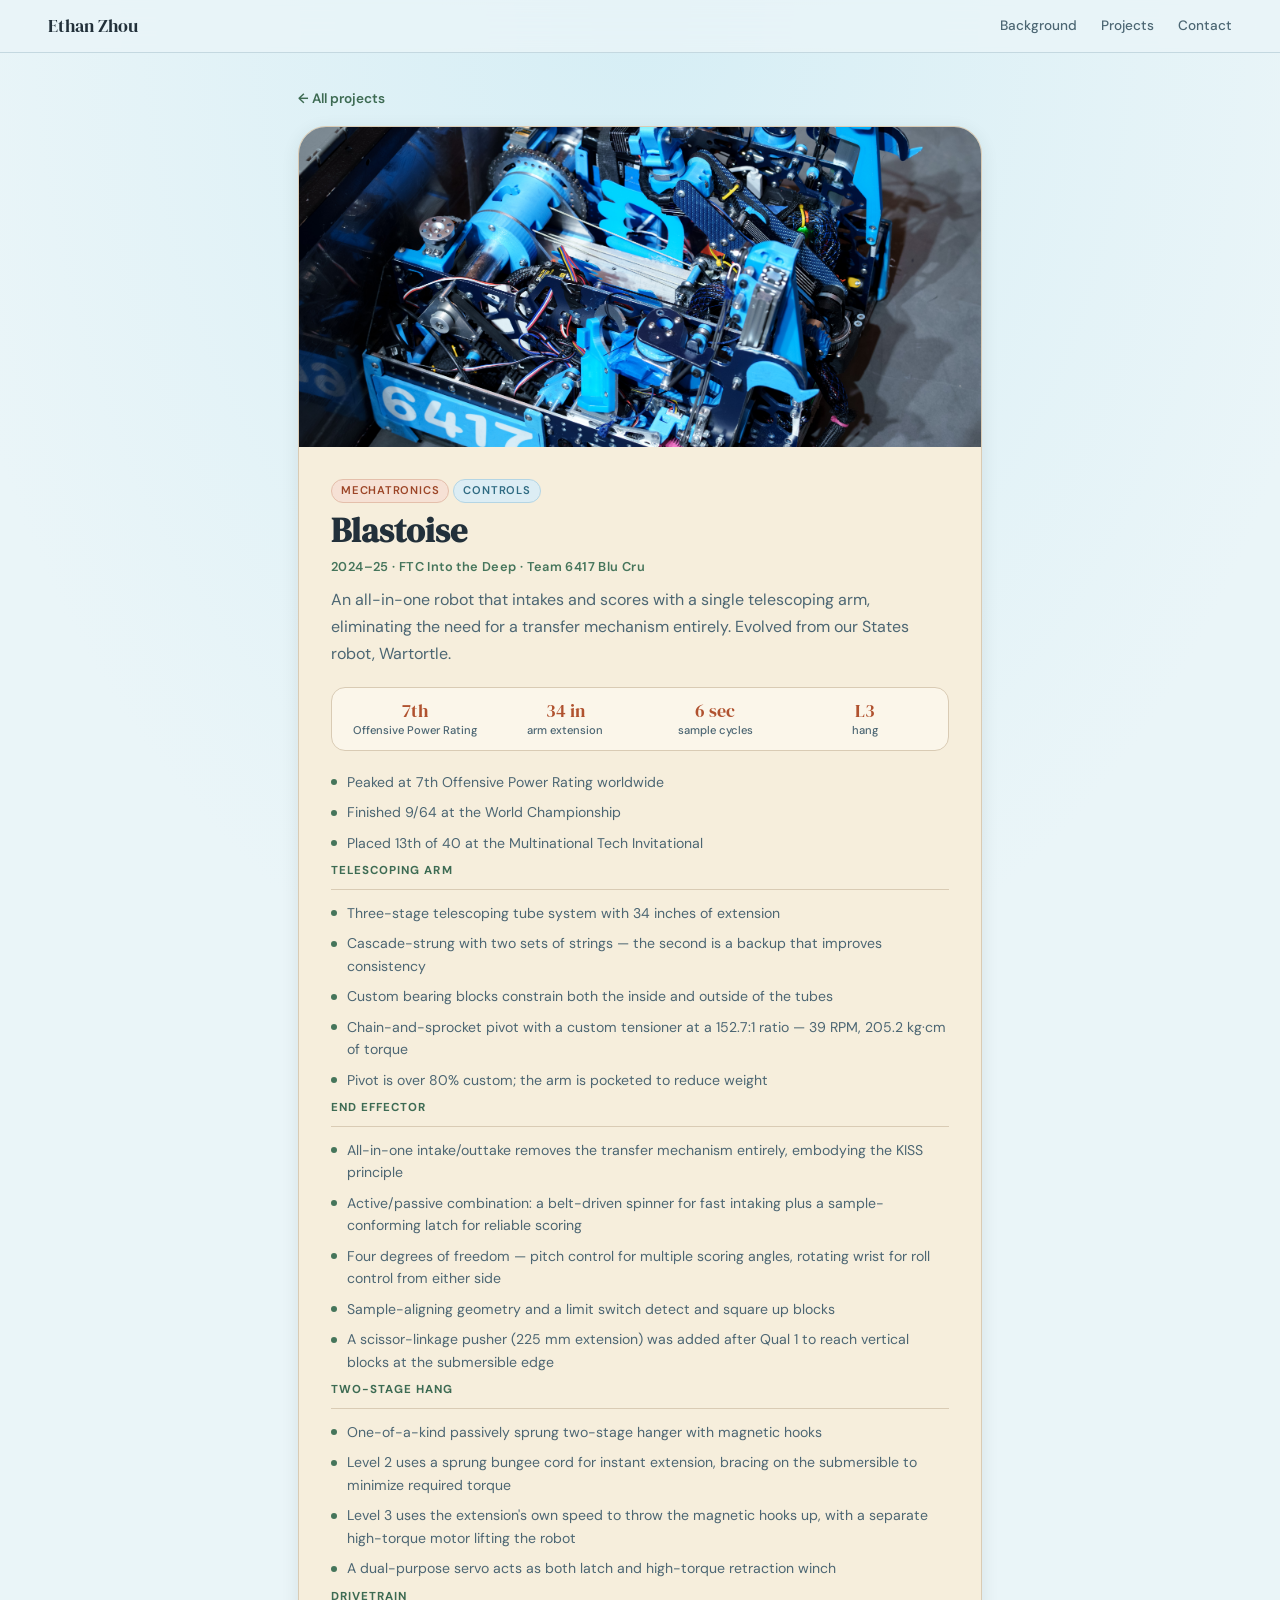
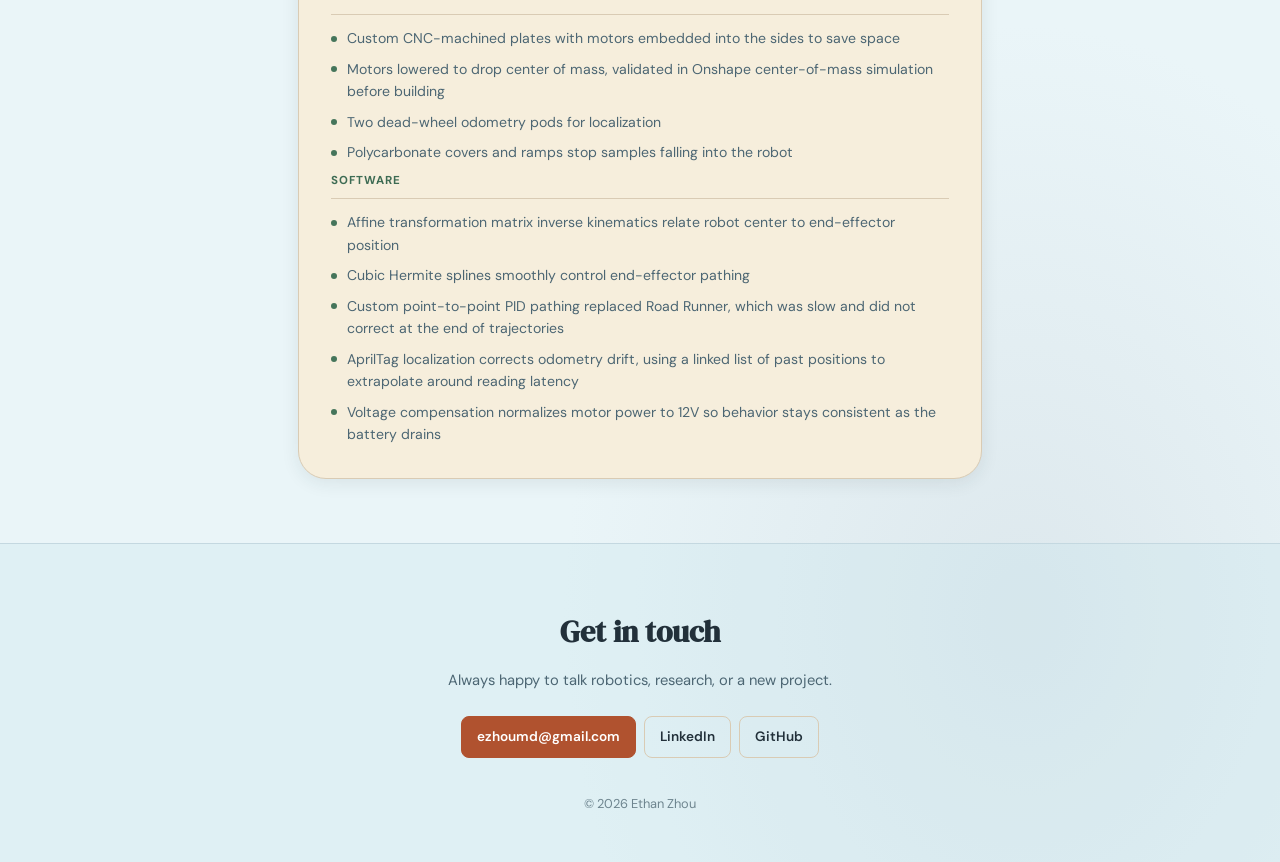
==== commit bd4ff515: "Add project years; rename pipetting platform to Pipsqueak Each project gains a `year` field, shown a" ====
--- a/blastoise/index.html
+++ b/blastoise/index.html
@@ -16,7 +16,7 @@
   <link rel="preconnect" href="https://fonts.googleapis.com" />
   <link rel="preconnect" href="https://fonts.gstatic.com" crossorigin />
   <link href="https://fonts.googleapis.com/css2?family=DM+Serif+Display:ital@0;1&family=DM+Sans:ital,opsz,wght@0,9..40,300;0,9..40,400;0,9..40,500;0,9..40,600;1,9..40,300&display=swap" rel="stylesheet" />
-  <link rel="stylesheet" href="../style.css?v=21" />
+  <link rel="stylesheet" href="../style.css?v=22" />
 </head>
 <body>
 
@@ -44,7 +44,7 @@
         </div>
 
         <h1 class="project-title">Blastoise</h1>
-        <p class="modal-meta">2024–2025 · FTC Into the Deep · Team 6417 Blu Cru</p>
+        <p class="modal-meta">2024–25 &middot; FTC Into the Deep · Team 6417 Blu Cru</p>
         <p class="modal-summary">An all-in-one robot that intakes and scores with a single telescoping arm, eliminating the need for a transfer mechanism entirely. Evolved from our States robot, Wartortle.</p>
 
         <div class="modal-stats">
--- a/style.css
+++ b/style.css
@@ -988,6 +988,12 @@
   flex-wrap: wrap;
 }
 
+.pcard-year {
+  font-weight: 400;
+  color: var(--muted);
+  white-space: nowrap;
+}
+
 .pcard-title {
   font-family: var(--font-display);
   font-size: 1.05rem;
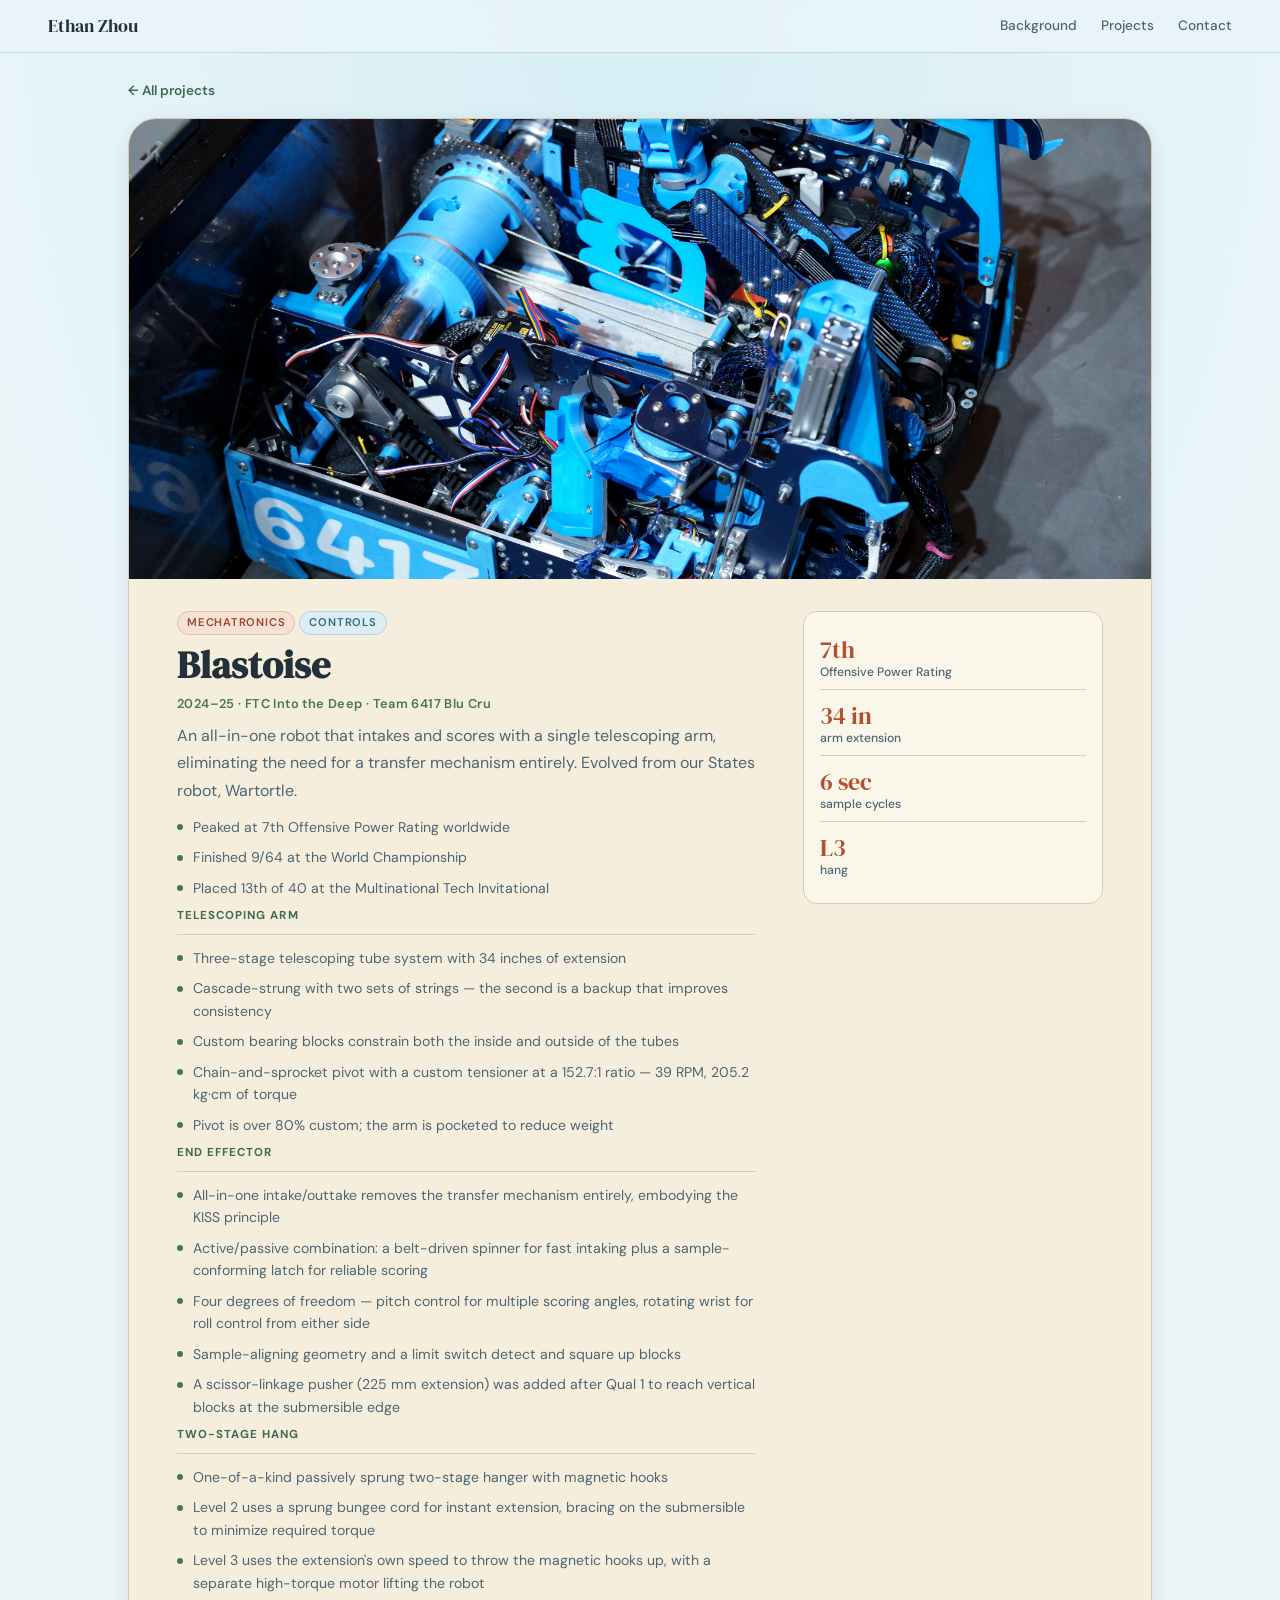
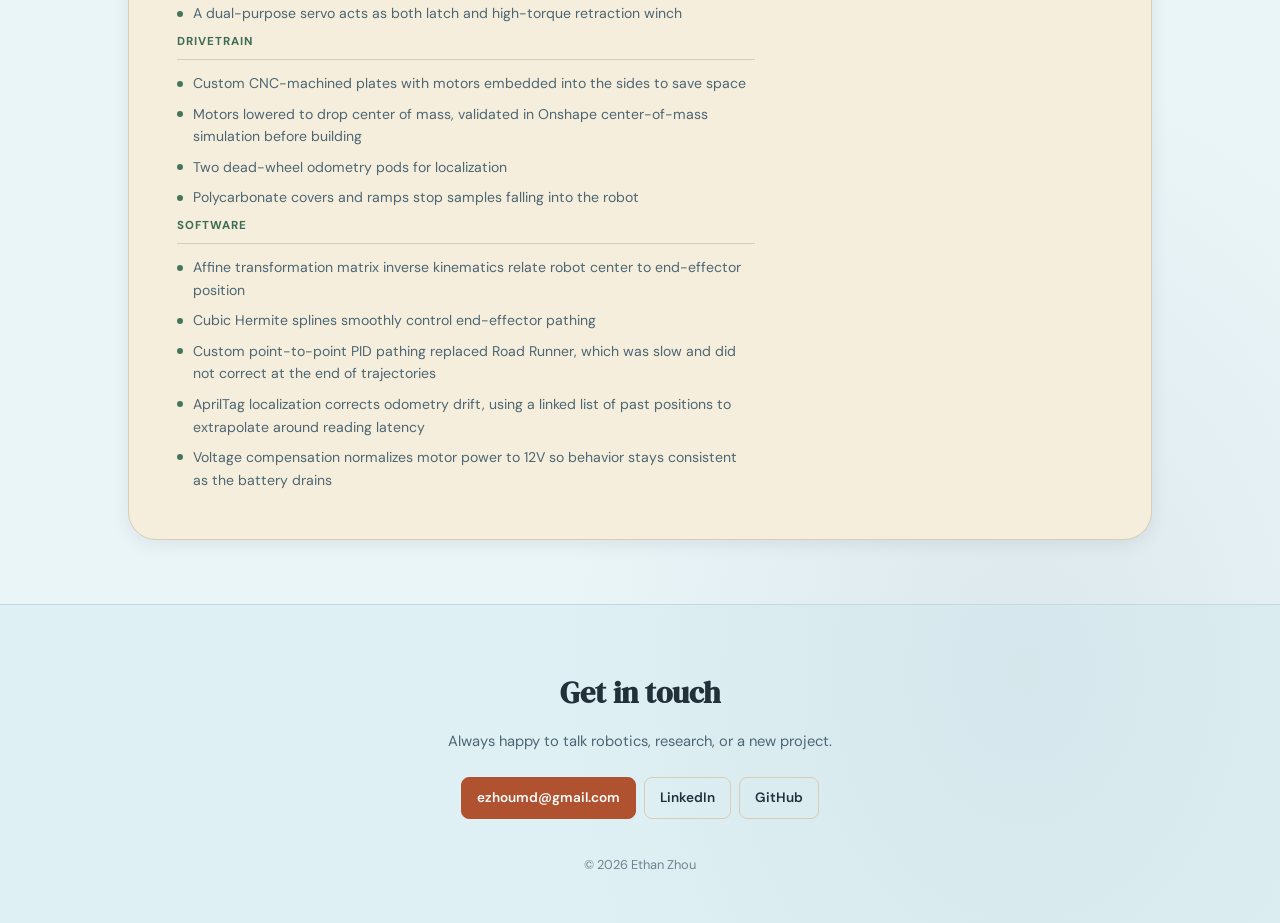
==== commit 03090f5c: "Widen project pages; bigger hero and gallery images Pages were capped at 780px, leaving most of a wi" ====
--- a/blastoise/index.html
+++ b/blastoise/index.html
@@ -16,7 +16,7 @@
   <link rel="preconnect" href="https://fonts.googleapis.com" />
   <link rel="preconnect" href="https://fonts.gstatic.com" crossorigin />
   <link href="https://fonts.googleapis.com/css2?family=DM+Serif+Display:ital@0;1&family=DM+Sans:ital,opsz,wght@0,9..40,300;0,9..40,400;0,9..40,500;0,9..40,600;1,9..40,300&display=swap" rel="stylesheet" />
-  <link rel="stylesheet" href="../style.css?v=22" />
+  <link rel="stylesheet" href="../style.css?v=25" />
 </head>
 <body>
 
@@ -38,33 +38,18 @@
       </div>
 
       <div class="project-body">
-        <div class="modal-tags">
-          <span class="tag tag--mechatronics">Mechatronics</span>
+        <div class="project-layout">
+
+          <div class="project-main">
+            <div class="modal-tags">
+              <span class="tag tag--mechatronics">Mechatronics</span>
           <span class="tag tag--controls">Controls</span>
-        </div>
+            </div>
 
-        <h1 class="project-title">Blastoise</h1>
-        <p class="modal-meta">2024–25 &middot; FTC Into the Deep · Team 6417 Blu Cru</p>
-        <p class="modal-summary">An all-in-one robot that intakes and scores with a single telescoping arm, eliminating the need for a transfer mechanism entirely. Evolved from our States robot, Wartortle.</p>
+            <h1 class="project-title">Blastoise</h1>
+            <p class="modal-meta">2024–25 &middot; FTC Into the Deep · Team 6417 Blu Cru</p>
+            <p class="modal-summary">An all-in-one robot that intakes and scores with a single telescoping arm, eliminating the need for a transfer mechanism entirely. Evolved from our States robot, Wartortle.</p>
 
-        <div class="modal-stats">
-          <div class="mstat">
-            <span class="mstat-value">7th</span>
-            <span class="mstat-label">Offensive Power Rating</span>
-          </div>
-          <div class="mstat">
-            <span class="mstat-value">34 in</span>
-            <span class="mstat-label">arm extension</span>
-          </div>
-          <div class="mstat">
-            <span class="mstat-value">6 sec</span>
-            <span class="mstat-label">sample cycles</span>
-          </div>
-          <div class="mstat">
-            <span class="mstat-value">L3</span>
-            <span class="mstat-label">hang</span>
-          </div>
-        </div>
         <ul class="modal-points">
           <li>Peaked at 7th Offensive Power Rating worldwide</li>
           <li>Finished 9/64 at the World Championship</li>
@@ -122,6 +107,30 @@
             <li>Voltage compensation normalizes motor power to 12V so behavior stays consistent as the battery drains</li>
           </ul>
         </section>
+          </div>
+
+          <aside class="project-side">
+          <div class="side-stats">
+            <div class="mstat">
+              <span class="mstat-value">7th</span>
+              <span class="mstat-label">Offensive Power Rating</span>
+            </div>
+            <div class="mstat">
+              <span class="mstat-value">34 in</span>
+              <span class="mstat-label">arm extension</span>
+            </div>
+            <div class="mstat">
+              <span class="mstat-value">6 sec</span>
+              <span class="mstat-label">sample cycles</span>
+            </div>
+            <div class="mstat">
+              <span class="mstat-value">L3</span>
+              <span class="mstat-label">hang</span>
+            </div>
+          </div>
+          </aside>
+        </div>
+
       </div>
     </article>
   </main>
--- a/style.css
+++ b/style.css
@@ -988,7 +988,9 @@
   flex-wrap: wrap;
 }
 
-.pcard-year {
+/* Year reads the same on featured and grid cards: muted, so the title leads */
+.pcard-year,
+.fcard-year {
   font-weight: 400;
   color: var(--muted);
   white-space: nowrap;
@@ -1275,9 +1277,9 @@
 ================================================================ */
 
 .project-page {
-  max-width: 780px;
+  max-width: var(--max-width);
   margin: 0 auto;
-  padding: var(--s6) var(--page-gutter) var(--s8);
+  padding: var(--s5) var(--page-gutter) var(--s8);
 }
 
 .project-back {
@@ -1301,8 +1303,9 @@
   box-shadow: var(--shadow-md);
 }
 
+/* Big hero — the page is wide now, so the image should carry it */
 .project-hero-media {
-  height: 320px;
+  height: 460px;
   overflow: hidden;
   background: var(--border);
 }
@@ -1314,23 +1317,95 @@
 }
 
 .project-body {
-  padding: var(--s6);
+  padding: var(--s6) var(--s7) var(--s7);
+}
+
+/* Write-up on the left, metrics and links on the right. The text column is
+   capped so lines stay readable even though the page fills the screen. */
+.project-layout {
+  display: grid;
+  grid-template-columns: minmax(0, 1fr) 300px;
+  gap: var(--s7);
+  align-items: start;
+}
+
+/* Pages with no metrics or links have nothing to put in a sidebar, so the
+   write-up is centred rather than left-hugging a column of empty space. */
+.project-layout--single {
+  grid-template-columns: minmax(0, 1fr);
+  max-width: 820px;
+  margin: 0 auto;
+}
+
+.project-main {
+  min-width: 0;
   display: flex;
   flex-direction: column;
   gap: var(--s2);
+}
+
+.project-main .modal-summary,
+.project-main .modal-points li {
+  max-width: 68ch;
 }
 
 .project-title {
   font-family: var(--font-display);
-  font-size: 2.1rem;
-  line-height: 1.15;
-  color: var(--text);
-}
-
-/* The generated pages reuse the old modal type styles, but as a full page
-   the summary can afford to be a touch larger. */
+  font-size: 2.4rem;
+  line-height: 1.12;
+  color: var(--text);
+}
+
 .project-body .modal-summary {
   font-size: 1rem;
+}
+
+/* Sidebar sticks while the long write-up scrolls past it */
+.project-side {
+  position: sticky;
+  top: 76px;
+  display: flex;
+  flex-direction: column;
+  gap: var(--s4);
+}
+
+.side-stats {
+  display: flex;
+  flex-direction: column;
+  gap: var(--s1);
+  padding: var(--s4);
+  background: var(--card-soft);
+  border: 1px solid var(--border);
+  border-radius: var(--radius-md);
+}
+
+.side-stats .mstat {
+  display: flex;
+  flex-direction: column;
+  text-align: left;
+  padding: var(--s2) 0;
+  border-bottom: 1px solid var(--border);
+}
+
+.side-stats .mstat:last-child {
+  border-bottom: 0;
+}
+
+.side-stats .mstat-value {
+  font-size: 1.5rem;
+}
+
+.side-stats .mstat-label {
+  font-size: 0.76rem;
+}
+
+.project-side .modal-links {
+  flex-direction: column;
+  margin-top: 0;
+}
+
+.project-side .modal-links .btn {
+  width: 100%;
 }
 
 /* Anchors used as cards shouldn't inherit link underlines */
@@ -1340,18 +1415,68 @@
   text-decoration: none;
 }
 
+@media (max-width: 900px) {
+  .project-layout {
+    grid-template-columns: minmax(0, 1fr);
+    gap: var(--s5);
+  }
+
+  .project-side {
+    position: static;
+  }
+
+  .project-body {
+    padding: var(--s5);
+  }
+}
+
 @media (max-width: 600px) {
   .project-hero-media {
-    height: 200px;
+    height: 220px;
   }
 
   .project-title {
-    font-size: 1.6rem;
+    font-size: 1.7rem;
   }
 
   .project-body {
     padding: var(--s5) var(--s4);
   }
+}
+
+
+/* Project page gallery — supporting shots, captioned */
+.project-gallery {
+  margin-top: var(--s7);
+  padding-top: var(--s5);
+  border-top: 1px solid var(--border);
+}
+
+.gallery-grid {
+  display: grid;
+  grid-template-columns: repeat(auto-fit, minmax(300px, 1fr));
+  gap: var(--s4);
+}
+
+.gallery-item {
+  background: var(--card-soft);
+  border: 1px solid var(--border);
+  border-radius: var(--radius-md);
+  overflow: hidden;
+}
+
+.gallery-item img {
+  width: 100%;
+  height: 300px;
+  object-fit: cover;
+  display: block;
+}
+
+.gallery-item figcaption {
+  padding: var(--s2) var(--s3) var(--s3);
+  font-size: 0.78rem;
+  line-height: 1.45;
+  color: var(--muted);
 }
 
 
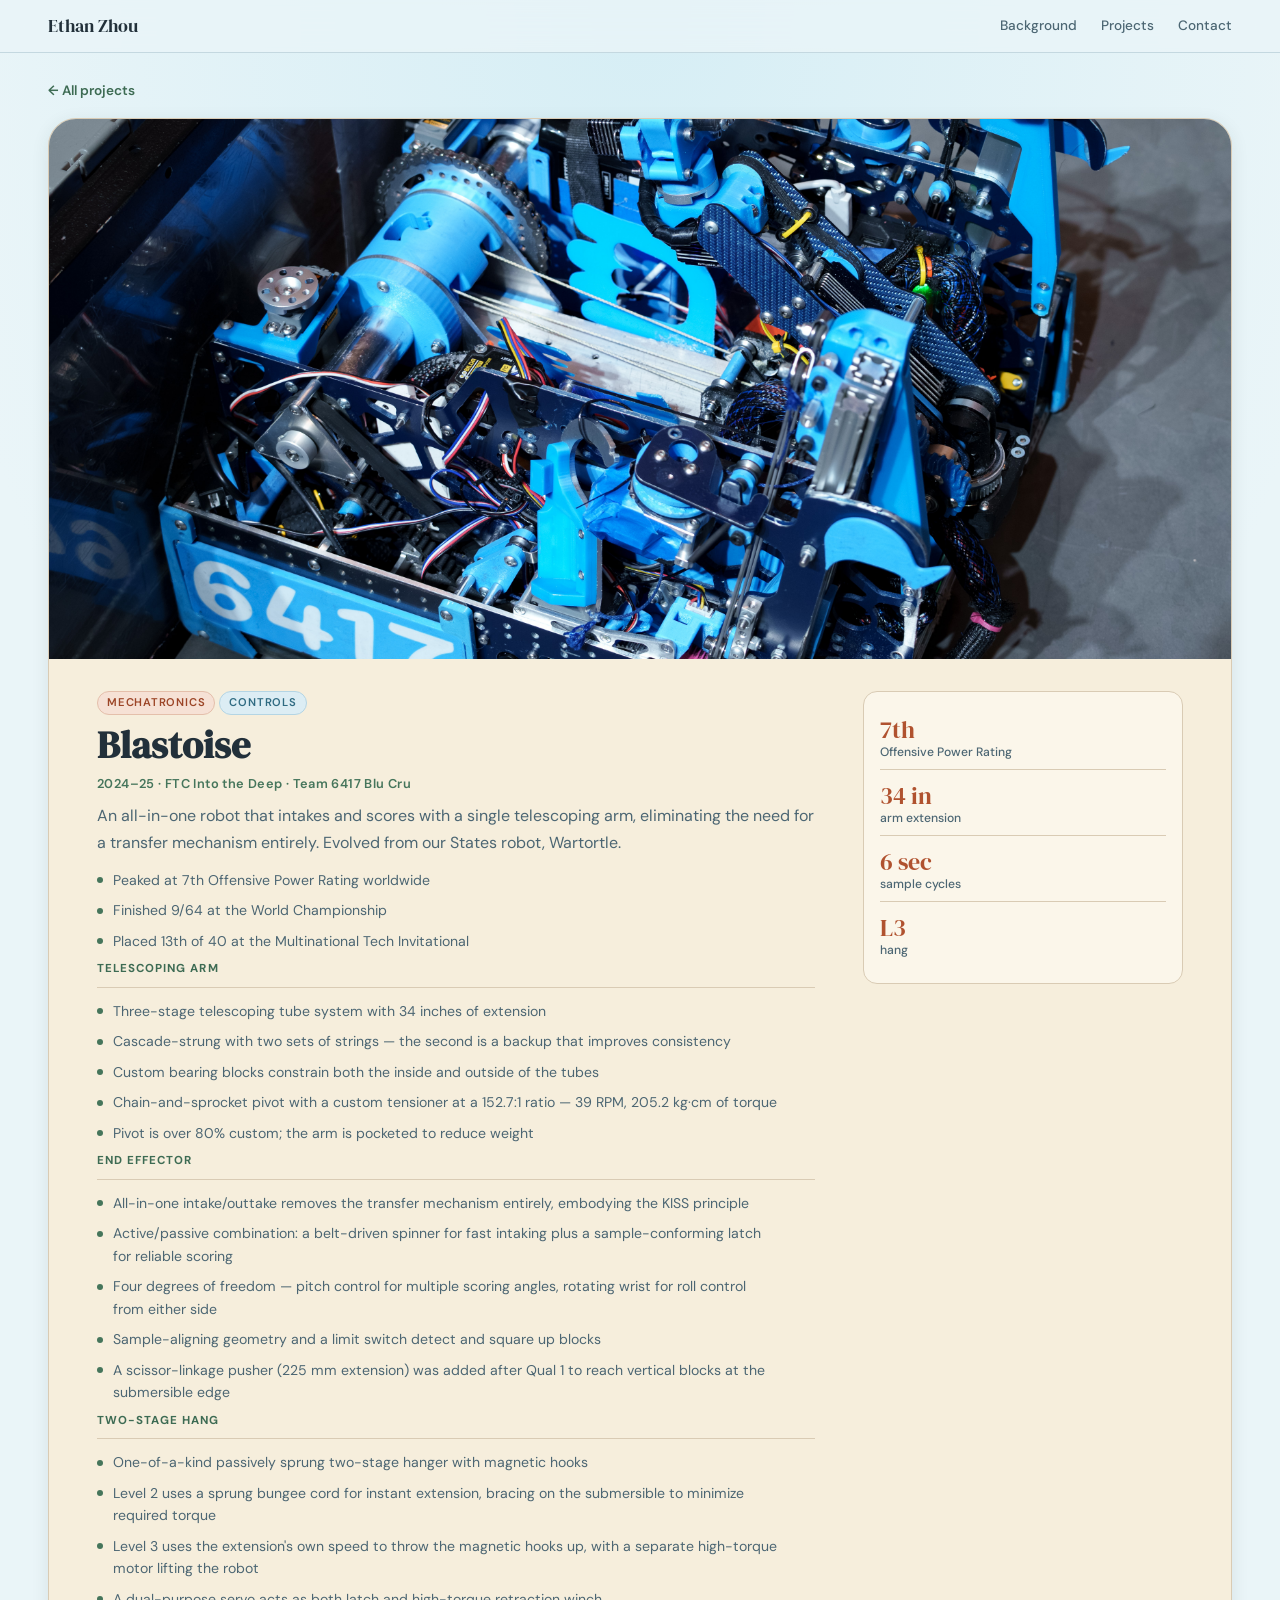
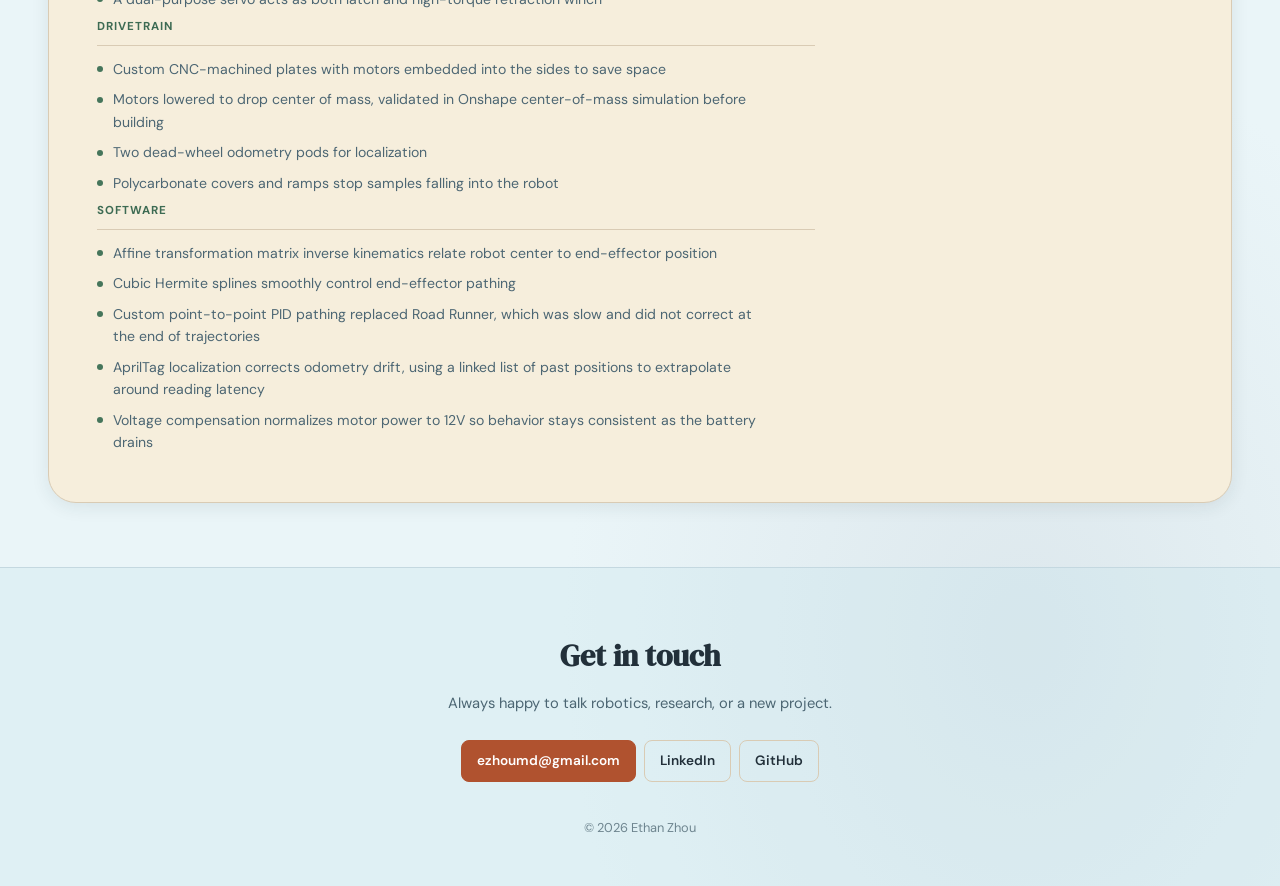
==== commit 2ade2d62: "Full-size gallery images; wider project pages Gallery images were forced into a fixed 300px box by o" ====
--- a/blastoise/index.html
+++ b/blastoise/index.html
@@ -16,7 +16,7 @@
   <link rel="preconnect" href="https://fonts.googleapis.com" />
   <link rel="preconnect" href="https://fonts.gstatic.com" crossorigin />
   <link href="https://fonts.googleapis.com/css2?family=DM+Serif+Display:ital@0;1&family=DM+Sans:ital,opsz,wght@0,9..40,300;0,9..40,400;0,9..40,500;0,9..40,600;1,9..40,300&display=swap" rel="stylesheet" />
-  <link rel="stylesheet" href="../style.css?v=25" />
+  <link rel="stylesheet" href="../style.css?v=27" />
 </head>
 <body>
 
--- a/style.css
+++ b/style.css
@@ -1276,8 +1276,9 @@
    8c. STANDALONE PROJECT PAGES (generated by build.js)
 ================================================================ */
 
+/* Project pages run wider than the homepage — the imagery carries them */
 .project-page {
-  max-width: var(--max-width);
+  max-width: 1320px;
   margin: 0 auto;
   padding: var(--s5) var(--page-gutter) var(--s8);
 }
@@ -1305,7 +1306,7 @@
 
 /* Big hero — the page is wide now, so the image should carry it */
 .project-hero-media {
-  height: 460px;
+  height: 540px;
   overflow: hidden;
   background: var(--border);
 }
@@ -1324,7 +1325,7 @@
    capped so lines stay readable even though the page fills the screen. */
 .project-layout {
   display: grid;
-  grid-template-columns: minmax(0, 1fr) 300px;
+  grid-template-columns: minmax(0, 1fr) 320px;
   gap: var(--s7);
   align-items: start;
 }
@@ -1452,13 +1453,20 @@
   border-top: 1px solid var(--border);
 }
 
+/* Masonry columns: images keep their real proportions, so portrait and
+   landscape shots can sit side by side without either being cropped. */
 .gallery-grid {
-  display: grid;
-  grid-template-columns: repeat(auto-fit, minmax(300px, 1fr));
-  gap: var(--s4);
+  column-count: 2;
+  column-gap: var(--s4);
+}
+
+@media (max-width: 720px) {
+  .gallery-grid { column-count: 1; }
 }
 
 .gallery-item {
+  break-inside: avoid;
+  margin-bottom: var(--s4);
   background: var(--card-soft);
   border: 1px solid var(--border);
   border-radius: var(--radius-md);
@@ -1467,9 +1475,13 @@
 
 .gallery-item img {
   width: 100%;
-  height: 300px;
+  height: auto;
+  display: block;
+}
+
+.gallery-item img.is-cropped {
   object-fit: cover;
-  display: block;
+  height: auto;
 }
 
 .gallery-item figcaption {
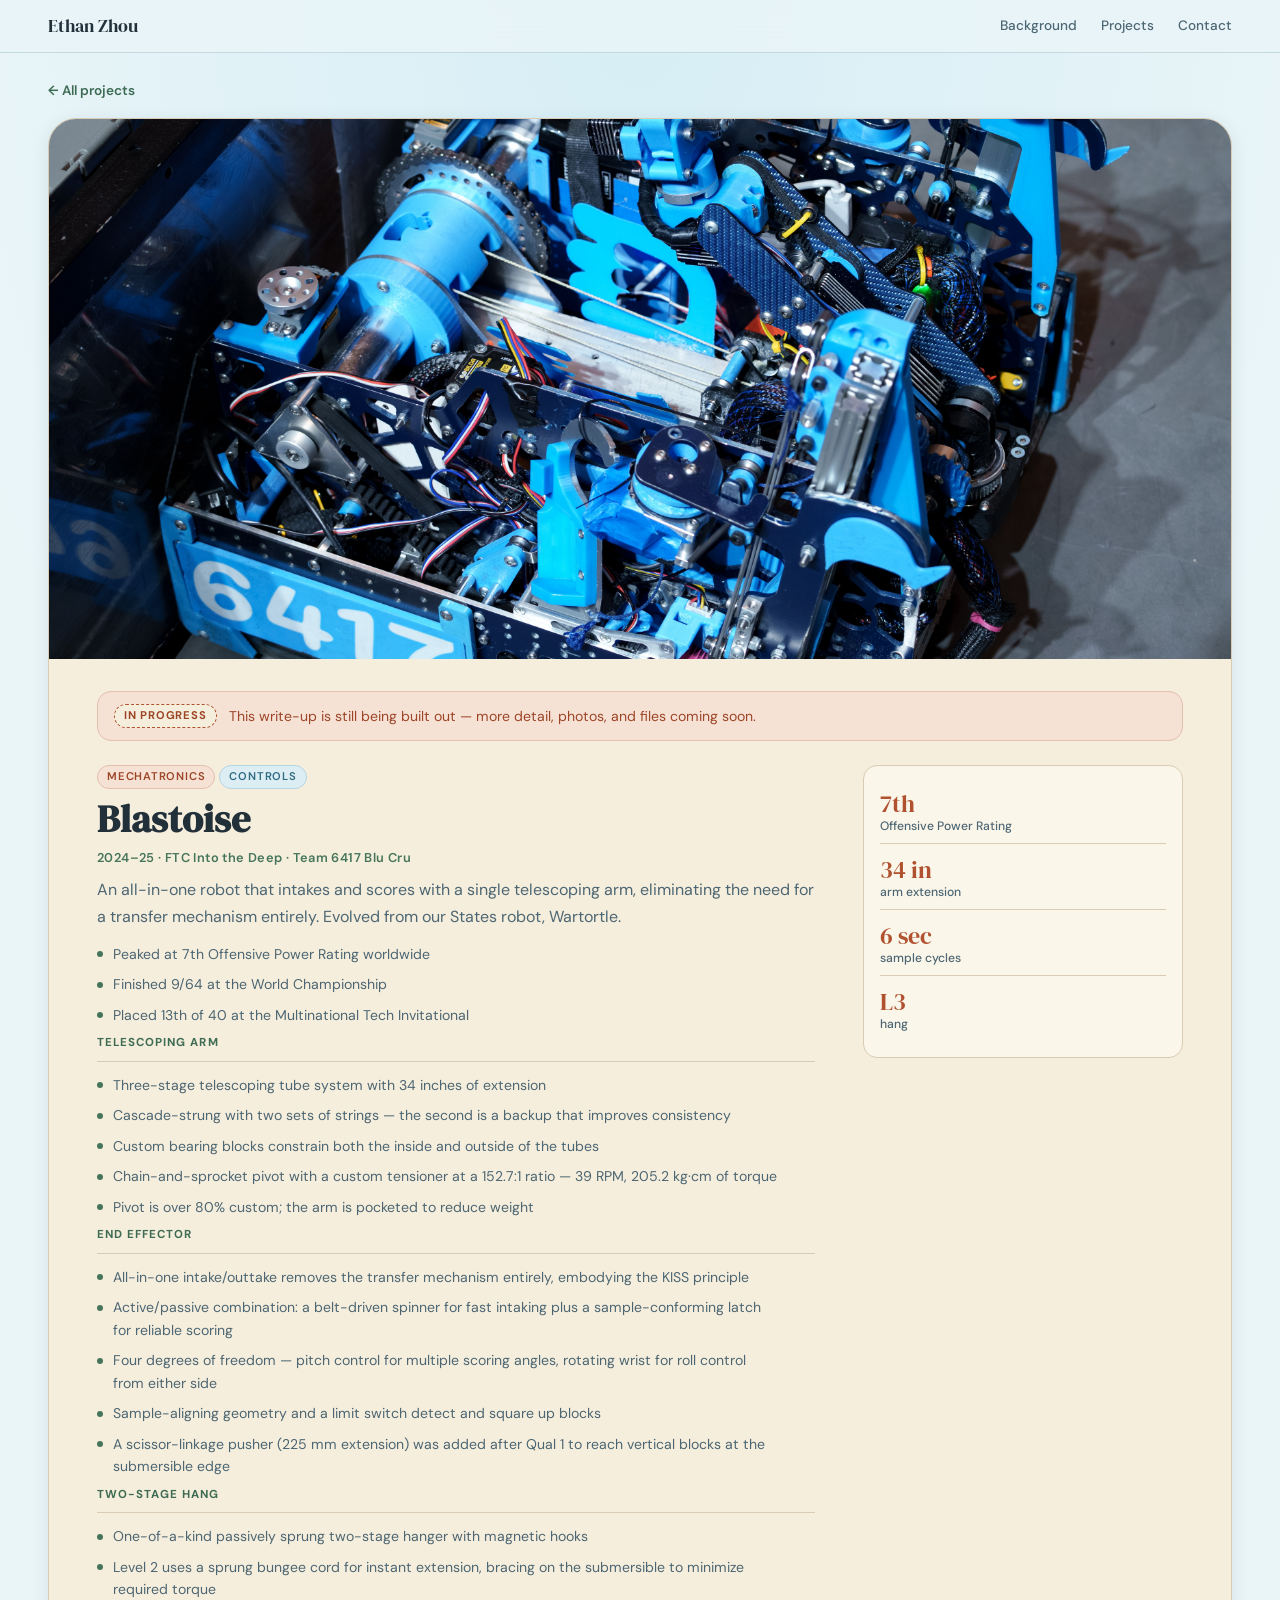
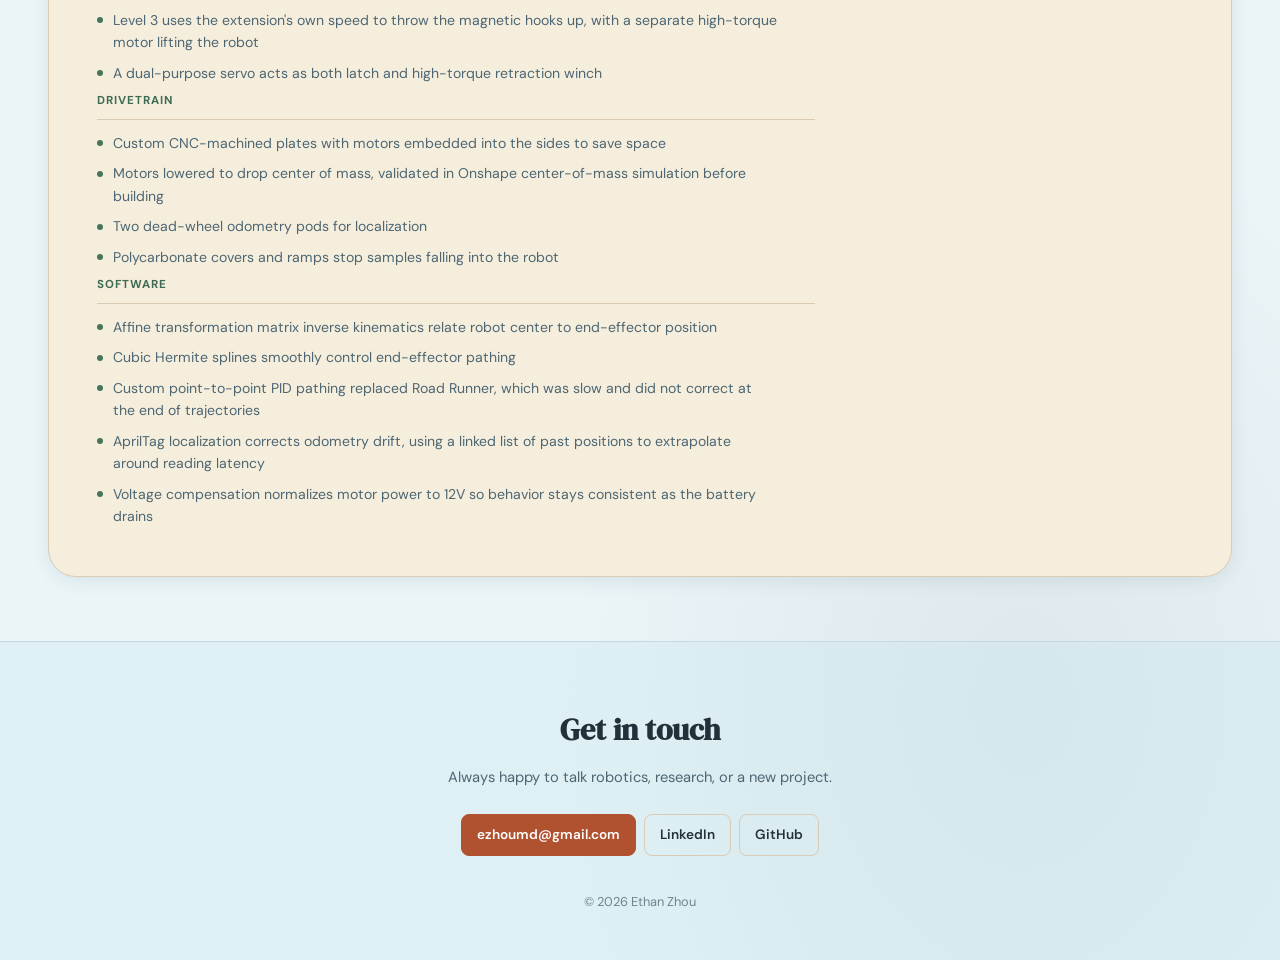
==== commit f887d0f1: "Mark unfinished projects as in progress Ten of the twelve write-ups are still being built out. A `wi" ====
--- a/blastoise/index.html
+++ b/blastoise/index.html
@@ -16,7 +16,7 @@
   <link rel="preconnect" href="https://fonts.googleapis.com" />
   <link rel="preconnect" href="https://fonts.gstatic.com" crossorigin />
   <link href="https://fonts.googleapis.com/css2?family=DM+Serif+Display:ital@0;1&family=DM+Sans:ital,opsz,wght@0,9..40,300;0,9..40,400;0,9..40,500;0,9..40,600;1,9..40,300&display=swap" rel="stylesheet" />
-  <link rel="stylesheet" href="../style.css?v=27" />
+  <link rel="stylesheet" href="../style.css?v=30" />
 </head>
 <body>
 
@@ -38,6 +38,10 @@
       </div>
 
       <div class="project-body">
+        <div class="wip-notice" role="status">
+          <span class="wip-badge">In Progress</span>
+          <span>This write-up is still being built out &mdash; more detail, photos, and files coming soon.</span>
+        </div>
         <div class="project-layout">
 
           <div class="project-main">
--- a/style.css
+++ b/style.css
@@ -200,6 +200,40 @@
 .tag--product       { background: #EAE4F3;          color: #5F4A8A;          border-color: #CFC2E4; }
 .tag--research      { background: #DBEFEC;          color: #1F6E6A;          border-color: #AFD8D2; }
 .tag--misc          { background: #E6ECEF;          color: #55666E;          border-color: #C7D4DA; }
+
+/* "In Progress" marker — dashed outline so it reads as a status flag,
+   not another category tag. */
+.wip-badge {
+  display: inline-block;
+  font-size: 0.7rem;
+  font-weight: 700;
+  text-transform: uppercase;
+  letter-spacing: 0.07em;
+  padding: 2px 9px;
+  border-radius: 20px;
+  border: 1.5px dashed var(--clay);
+  color: var(--clay-text);
+  background: transparent;
+}
+
+/* Full-width notice at the top of an unfinished project page */
+.wip-notice {
+  display: flex;
+  align-items: center;
+  flex-wrap: wrap;
+  gap: var(--s3);
+  margin-bottom: var(--s5);
+  padding: var(--s3) var(--s4);
+  background: var(--clay-pale);
+  border: 1px solid #E4BFAB;
+  border-radius: var(--radius-md);
+  font-size: 0.88rem;
+  color: var(--clay-text);
+}
+
+.wip-notice .wip-badge {
+  background: var(--card);
+}
 
 /* --- Buttons --- */
 .btn-icon {
@@ -406,20 +440,24 @@
 }
 
 /* Circular profile photo placeholder */
+/* Portrait panel rather than an avatar circle — stretches to the card's
+   full height so it fills the side of the intro rectangle. */
 .profile-photo {
-  width: 132px;
-  height: 132px;
-  border-radius: 50%;
+  width: 244px;
+  align-self: stretch;
+  min-height: 300px;
+  border-radius: var(--radius-lg);
   overflow: hidden;
   background: var(--border);
-  border: 3px solid var(--card-soft);
-  box-shadow: var(--shadow-md);
+  box-shadow: var(--shadow-sm);
   flex-shrink: 0;
 }
 
-.profile-photo svg {
+.profile-photo img {
   width: 100%;
   height: 100%;
+  object-fit: cover;
+  display: block;
 }
 
 .profile-name {
@@ -444,11 +482,12 @@
   max-width: 62ch;
 }
 
+/* The portrait panel narrows this column, so four buttons no longer fit on
+   one row. A 2x2 grid reads as deliberate where a 3+1 wrap does not. */
 .profile-actions {
-  display: flex;
-  flex-wrap: wrap;
+  display: grid;
+  grid-template-columns: repeat(2, minmax(0, 1fr));
   gap: var(--s2);
-  justify-content: flex-start;
   margin-top: var(--s4);
 }
 
@@ -1596,6 +1635,14 @@
     gap: var(--s4);
   }
 
+  /* Stacked layout: the portrait becomes a banner across the top */
+  .profile-photo {
+    width: 100%;
+    align-self: auto;
+    min-height: 0;
+    height: 280px;
+  }
+
   .profile-actions {
     justify-content: center;
   }
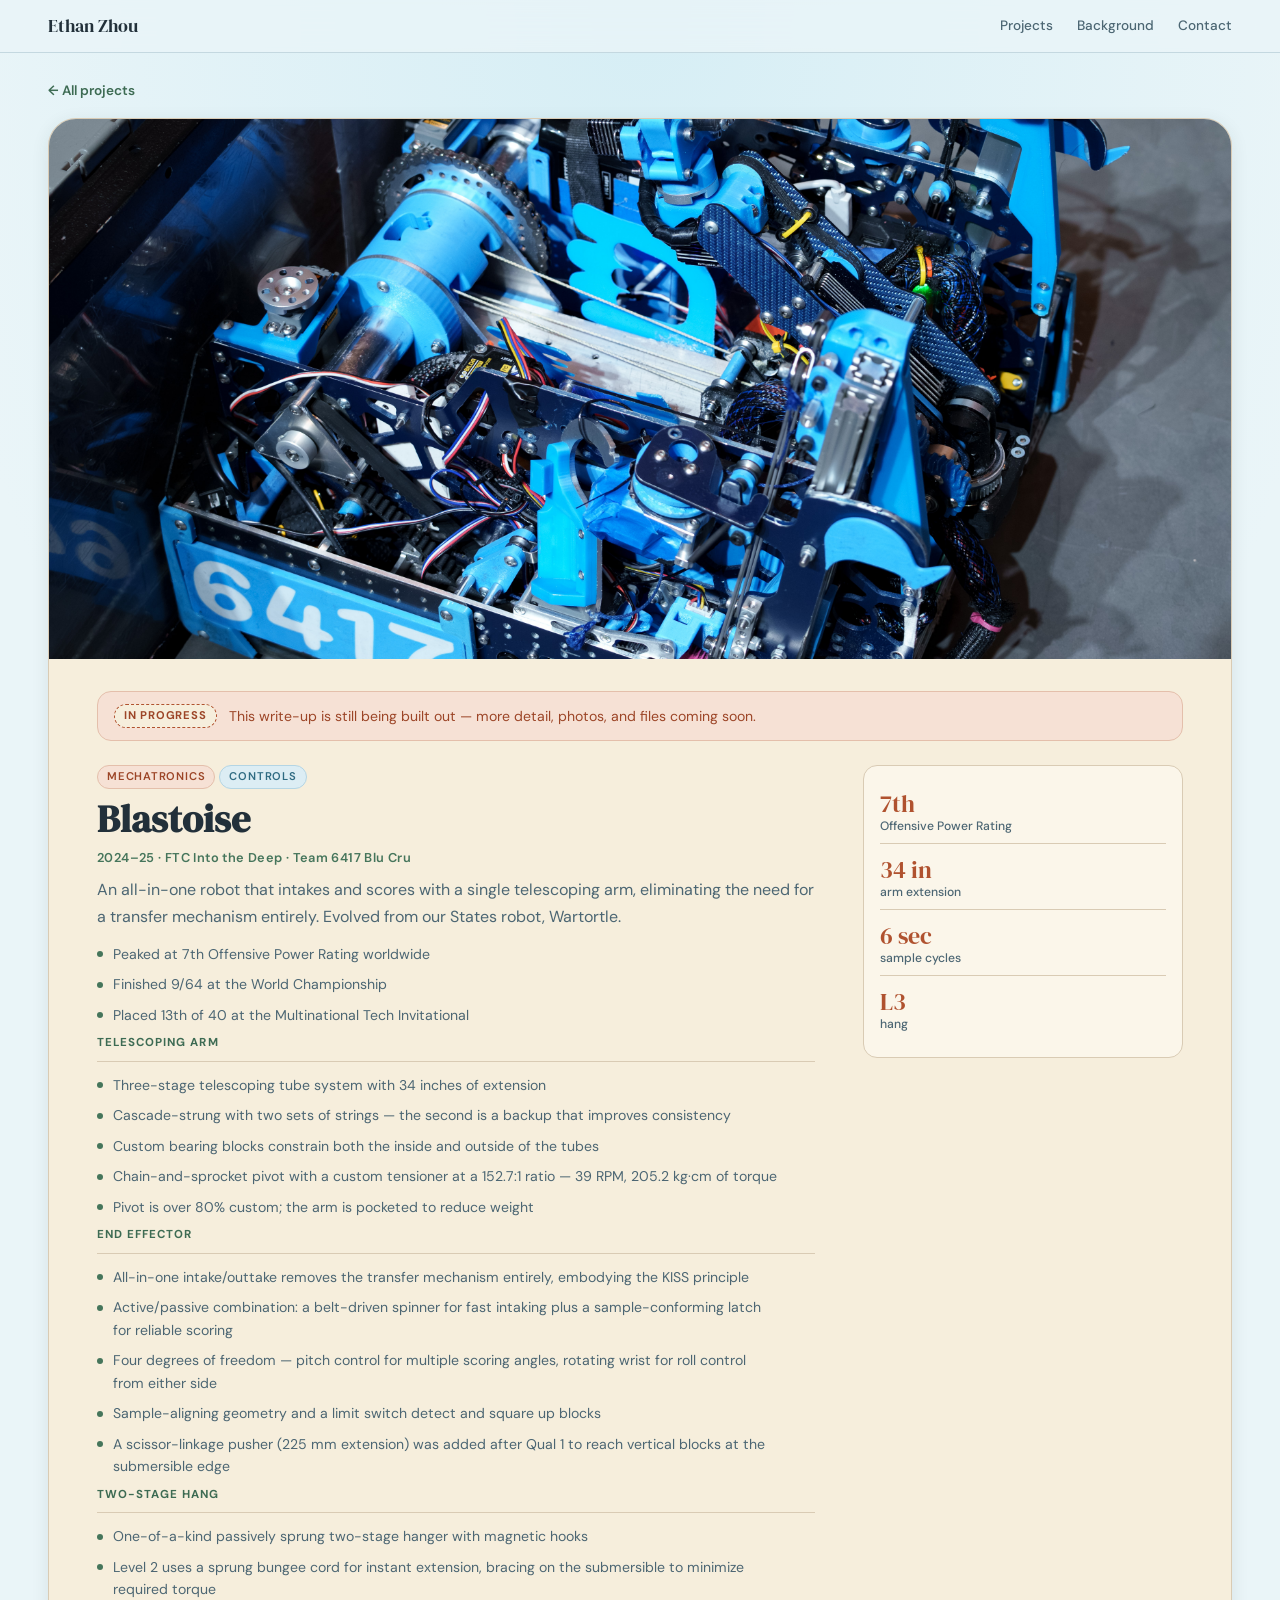
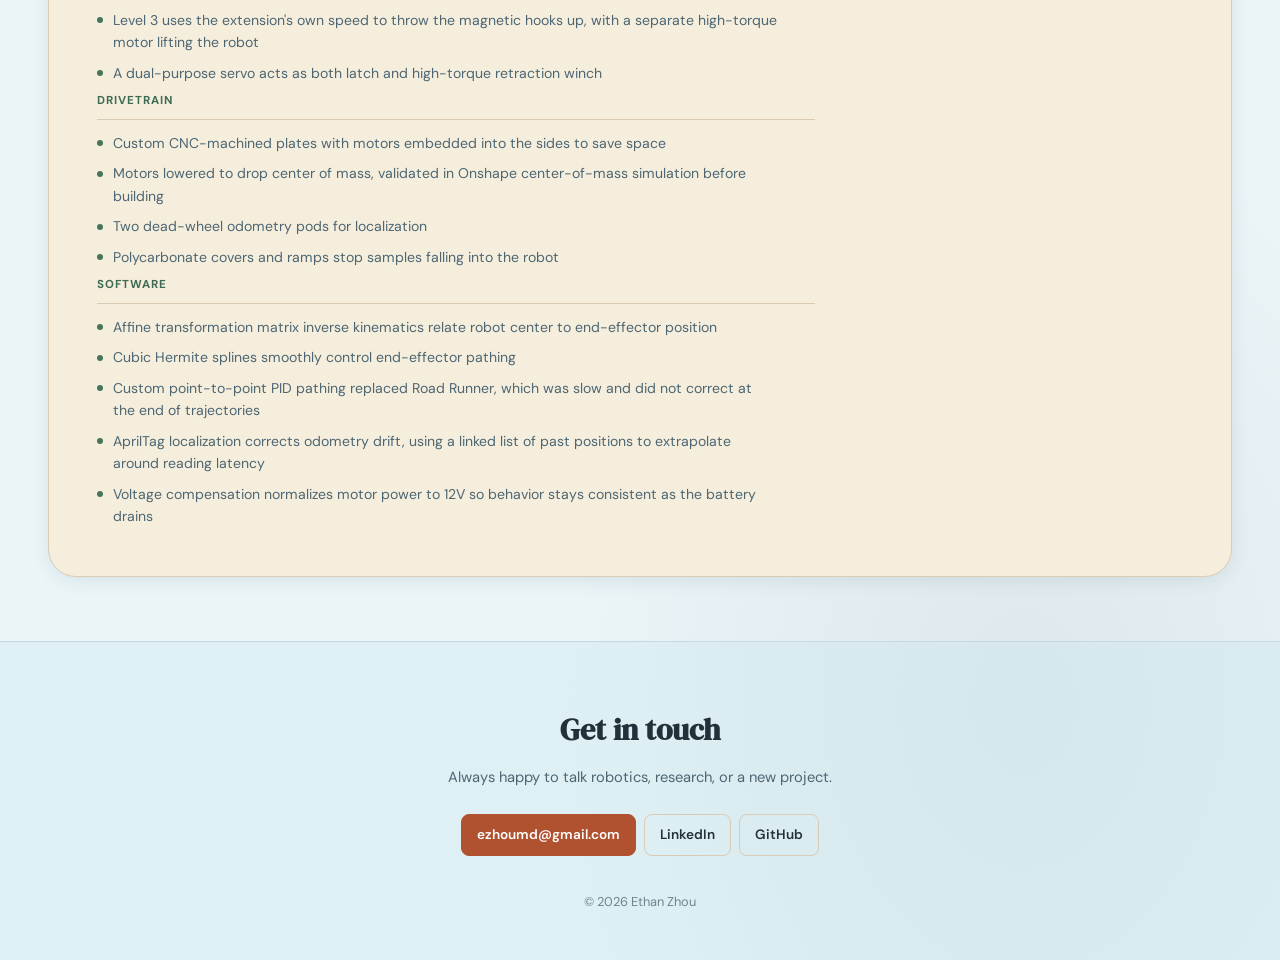
==== commit 12b47353: "Move awards and publications below the projects Projects are what an internship reader is looking fo" ====
--- a/blastoise/index.html
+++ b/blastoise/index.html
@@ -16,15 +16,15 @@
   <link rel="preconnect" href="https://fonts.googleapis.com" />
   <link rel="preconnect" href="https://fonts.gstatic.com" crossorigin />
   <link href="https://fonts.googleapis.com/css2?family=DM+Serif+Display:ital@0;1&family=DM+Sans:ital,opsz,wght@0,9..40,300;0,9..40,400;0,9..40,500;0,9..40,600;1,9..40,300&display=swap" rel="stylesheet" />
-  <link rel="stylesheet" href="../style.css?v=30" />
+  <link rel="stylesheet" href="../style.css?v=32" />
 </head>
 <body>
 
   <header class="site-header">
     <a class="header-name" href="../">Ethan Zhou</a>
     <nav class="header-nav" aria-label="Page sections">
+      <a href="../#projects">Projects</a>
       <a href="../#background">Background</a>
-      <a href="../#projects">Projects</a>
       <a href="../#contact">Contact</a>
     </nav>
   </header>
--- a/style.css
+++ b/style.css
@@ -1715,4 +1715,136 @@
     animation-duration: 0.01ms !important;
     transition-duration: 0.01ms !important;
   }
-}+}
+
+/* ================================================================
+   11. SCROLL WIDGETS — nudge visitors down to the projects section
+================================================================ */
+
+/* "See all N projects" under the featured stack */
+.see-all {
+  display: inline-flex;
+  align-items: center;
+  gap: var(--s2);
+  align-self: center;
+  margin-top: var(--s2);
+  padding: 8px 16px;
+  font-size: 0.85rem;
+  font-weight: 600;
+  color: var(--sage-dark);
+  border: 1.5px dashed var(--sage);
+  border-radius: 20px;
+  transition: background var(--ease), color var(--ease), border-color var(--ease);
+}
+
+.see-all:hover {
+  background: var(--sage);
+  border-style: solid;
+  color: #fff;
+}
+
+.see-all-arrow {
+  display: inline-block;
+  animation: nudge-down 1.6s ease-in-out infinite;
+}
+
+/* Floating pill, bottom-centre */
+.jump-pill {
+  position: fixed;
+  left: 50%;
+  bottom: 24px;
+  z-index: 90;
+  display: inline-flex;
+  align-items: center;
+  gap: var(--s2);
+  padding: 6px 16px 6px 6px;
+  background: rgba(246, 238, 220, 0.94);
+  backdrop-filter: blur(8px);
+  -webkit-backdrop-filter: blur(8px);
+  border: 1px solid var(--border);
+  border-radius: 999px;
+  box-shadow: var(--shadow-lg);
+  font-size: 0.85rem;
+  font-weight: 600;
+  color: var(--text);
+  transform: translateX(-50%);
+  transition: opacity 0.35s ease, transform 0.35s ease, box-shadow var(--ease);
+  animation: pill-bob 2.4s ease-in-out infinite;
+}
+
+.jump-pill:hover {
+  box-shadow: var(--shadow-warm), var(--shadow-lg);
+}
+
+.jump-pill.is-hidden {
+  opacity: 0;
+  pointer-events: none;
+  animation: none;
+  transform: translate(-50%, 16px);
+}
+
+.jump-ring {
+  position: relative;
+  width: 34px;
+  height: 34px;
+  flex-shrink: 0;
+}
+
+.jump-ring svg {
+  width: 100%;
+  height: 100%;
+  transform: rotate(-90deg);  /* start the fill at 12 o'clock */
+}
+
+.jump-ring circle {
+  fill: none;
+  stroke-width: 3;
+}
+
+.jump-ring-track { stroke: var(--border); }
+
+.jump-ring-fill {
+  stroke: var(--clay);
+  stroke-linecap: round;
+  transition: stroke-dashoffset 0.15s linear;
+}
+
+.jump-arrow {
+  position: absolute;
+  inset: 0;
+  display: flex;
+  align-items: center;
+  justify-content: center;
+  font-size: 1rem;
+  color: var(--clay);
+}
+
+@keyframes nudge-down {
+  0%, 100% { transform: translateY(0); }
+  50%      { transform: translateY(4px); }
+}
+
+@keyframes pill-bob {
+  0%, 100% { transform: translate(-50%, 0); }
+  50%      { transform: translate(-50%, -5px); }
+}
+
+@media (max-width: 600px) {
+  .jump-pill { bottom: 16px; font-size: 0.8rem; }
+}
+
+@media (prefers-reduced-motion: reduce) {
+  .jump-pill, .see-all-arrow { animation: none; }
+}
+
+
+/* Skills now opens its own section above the projects, so the top margin
+   it used when it sat beneath the awards grid is no longer needed. */
+.skills-section .skills-block {
+  margin-top: 0;
+}
+
+/* Awards + publications sit after the projects now */
+.background-section {
+  padding-top: var(--s7);
+}
